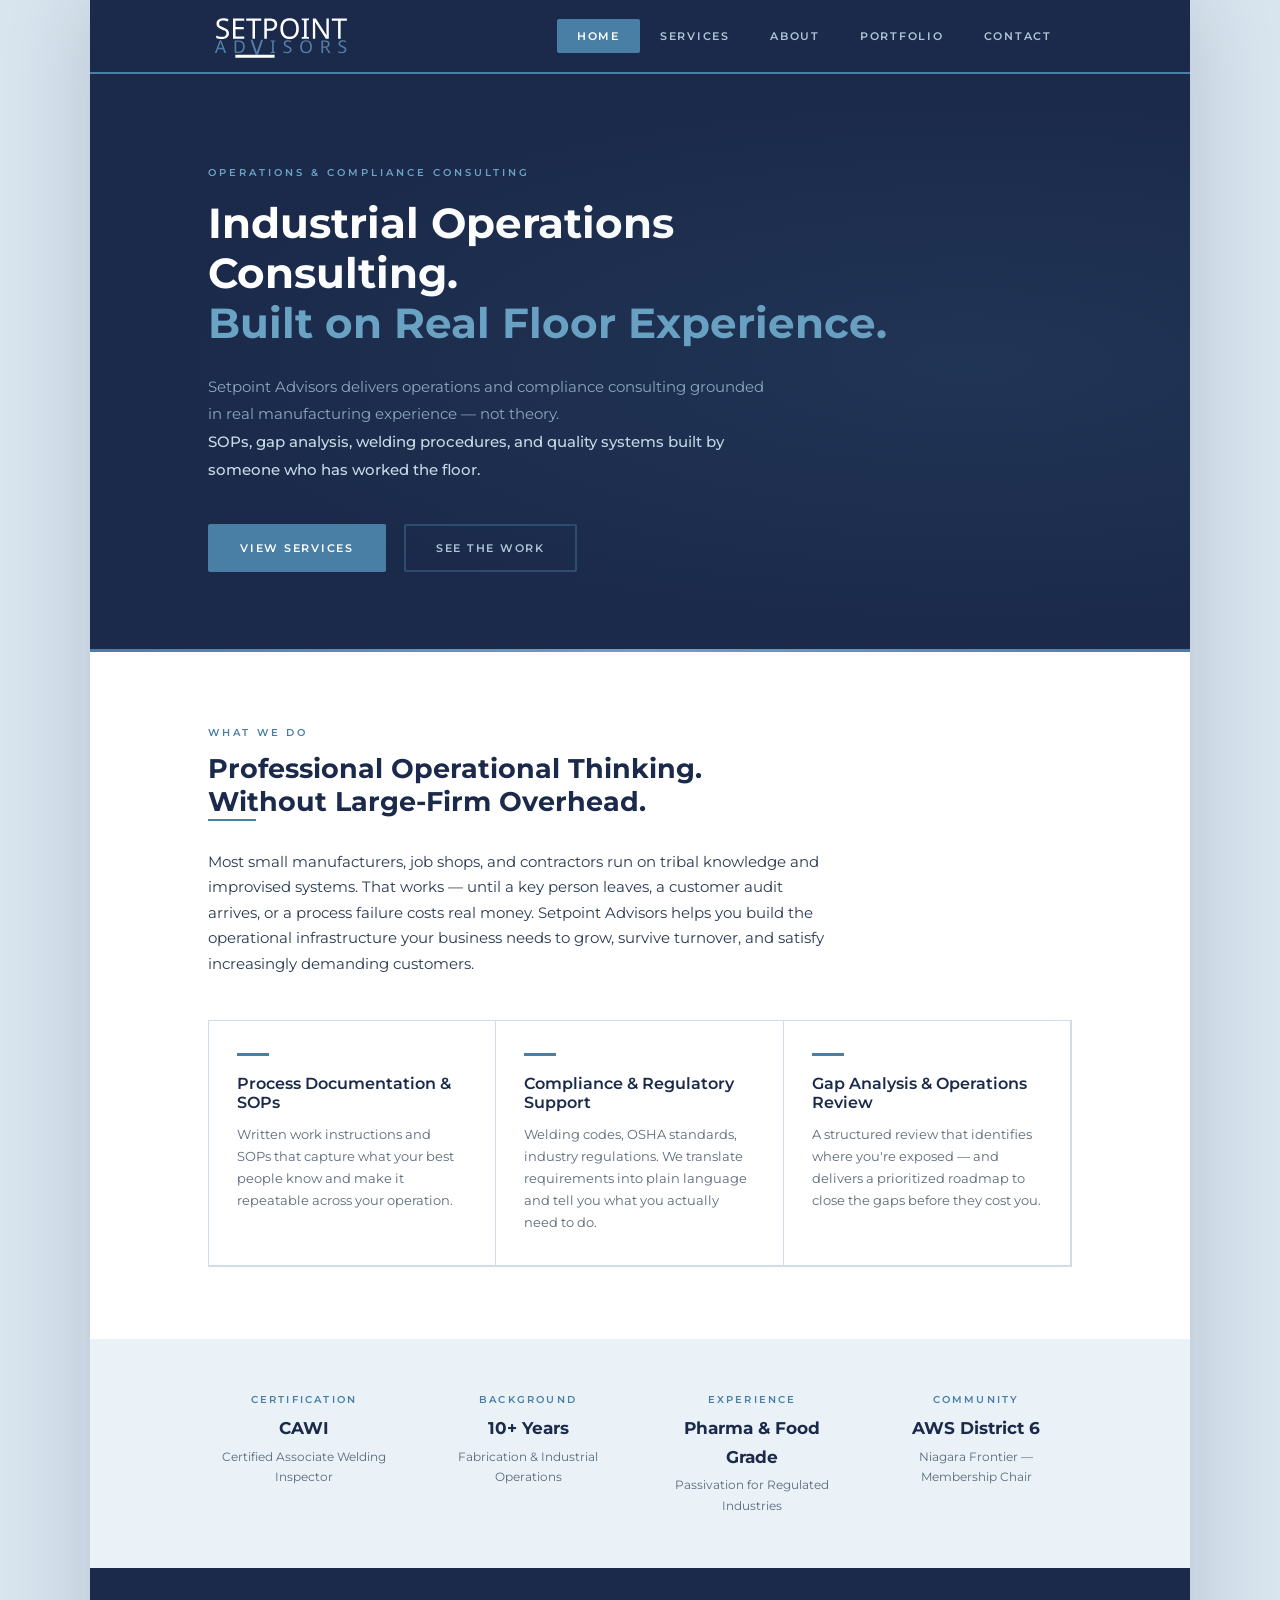
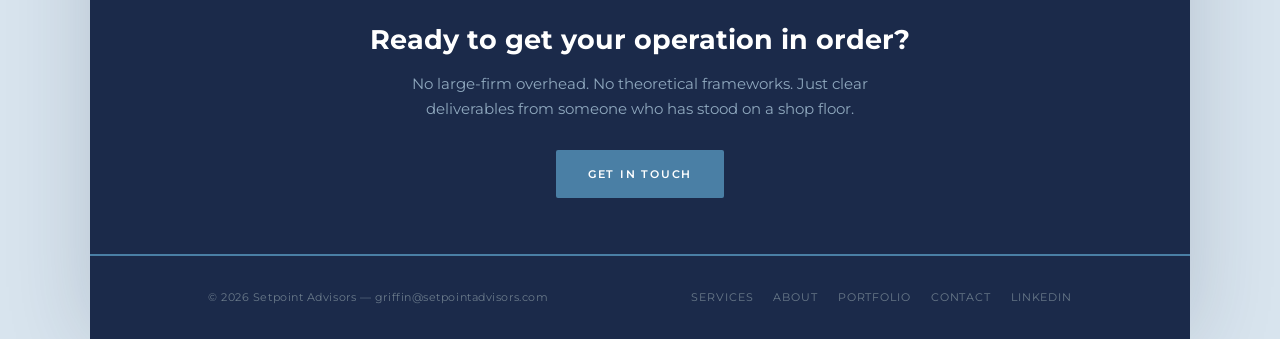
==== index.html @ b0e504d2 "Add files via upload" ====
<!DOCTYPE html>
<html lang="en">
<head>
  <meta charset="UTF-8">
  <meta name="viewport" content="width=device-width, initial-scale=1.0">
  <meta name="description" content="Setpoint Advisors provides operations and compliance consulting for manufacturers, fabricators, job shops, and supply chain businesses. SOP development, gap analysis, welding procedure documentation, and regulatory compliance — built on real manufacturing experience.">
  <meta name="keywords" content="operations consulting, manufacturing compliance, SOP development, welding procedure consulting, gap analysis, regulatory compliance, job shop consulting, OSHA compliance, quality systems, Buffalo NY, WNY">
  <meta name="author" content="Griffin McGuire, Setpoint Advisors">
  <title>Setpoint Advisors | Operations & Compliance Consulting</title>
  <link rel="stylesheet" href="style.css">
</head>
<body>
<div class="page-wrap">

<nav>
  <div class="nav-inner">
    <a class="nav-logo" href="index.html"><img src="logo.svg" alt="Setpoint Advisors" style="height:48px;width:auto;display:block;"></a>
    <ul class="nav-links">
      <li><a href="index.html" class="active">Home</a></li>
      <li><a href="services.html">Services</a></li>
      <li><a href="about.html">About</a></li>
      <li><a href="portfolio.html">Portfolio</a></li>
      <li><a href="contact.html">Contact</a></li>
    </ul>
  </div>
</nav>

<section class="hero">
  <div class="container">
    <div class="hero-label">Operations &amp; Compliance Consulting</div>
    <h1>Industrial Operations Consulting.<br><span>Built on Real Floor Experience.</span></h1>
    <p class="hero-body">Setpoint Advisors delivers operations and compliance consulting grounded in real manufacturing experience — not theory.<br><strong>SOPs, gap analysis, welding procedures, and quality systems built by someone who has worked the floor.</strong></p>
    <a href="services.html" class="btn btn-primary">View Services</a>
    <a href="portfolio.html" class="btn btn-outline">See the Work</a>
  </div>
</section>

<section>
  <div class="container">
    <div class="section-label">What We Do</div>
    <h2>Professional Operational Thinking.<br>Without Large-Firm Overhead.</h2>
    <div class="rule-accent"></div>
    <p style="max-width:620px;">Most small manufacturers, job shops, and contractors run on tribal knowledge and improvised systems. That works — until a key person leaves, a customer audit arrives, or a process failure costs real money. Setpoint Advisors helps you build the operational infrastructure your business needs to grow, survive turnover, and satisfy increasingly demanding customers.</p>
    <div class="services-grid">
      <div class="service-card"><div class="service-icon"></div><h3>Process Documentation &amp; SOPs</h3><p>Written work instructions and SOPs that capture what your best people know and make it repeatable across your operation.</p></div>
      <div class="service-card"><div class="service-icon"></div><h3>Compliance &amp; Regulatory Support</h3><p>Welding codes, OSHA standards, industry regulations. We translate requirements into plain language and tell you what you actually need to do.</p></div>
      <div class="service-card"><div class="service-icon"></div><h3>Gap Analysis &amp; Operations Review</h3><p>A structured review that identifies where you're exposed — and delivers a prioritized roadmap to close the gaps before they cost you.</p></div>
    </div>
  </div>
</section>

<section class="cred-strip">
  <div class="container">
    <div class="cred-grid">
      <div><div class="cred-label">Certification</div><div class="cred-value">CAWI</div><div class="cred-sub">Certified Associate Welding Inspector</div></div>
      <div><div class="cred-label">Background</div><div class="cred-value">10+ Years</div><div class="cred-sub">Fabrication &amp; Industrial Operations</div></div>
      <div><div class="cred-label">Experience</div><div class="cred-value">Pharma &amp; Food Grade</div><div class="cred-sub">Passivation for Regulated Industries</div></div>
      <div><div class="cred-label">Community</div><div class="cred-value">AWS District 6</div><div class="cred-sub">Niagara Frontier — Membership Chair</div></div>
    </div>
  </div>
</section>

<section class="callout-strip">
  <div class="container">
    <h2>Ready to get your operation in order?</h2>
    <p>No large-firm overhead. No theoretical frameworks. Just clear deliverables from someone who has stood on a shop floor.</p>
    <a href="contact.html" class="btn btn-primary">Get in Touch</a>
  </div>
</section>

<footer>
  <div class="footer-inner">
    <span class="footer-copy">&copy; 2026 Setpoint Advisors &mdash; griffin@setpointadvisors.com</span>
    <div class="footer-links">
      <a href="services.html">Services</a><a href="about.html">About</a><a href="portfolio.html">Portfolio</a><a href="contact.html">Contact</a>
      <a href="https://www.linkedin.com/in/griffinmcguire/" target="_blank">LinkedIn</a>
    </div>
  </div>
</footer>
</div>
</body>
</html>
---- style.css ----
@import url('https://fonts.googleapis.com/css2?family=Montserrat:wght@300;400;500;600;700&display=swap');

:root {
  --navy:       #1B2A4A;
  --steel:      #4A7FA5;
  --steel-light:#6ba3c4;
  --steel-pale: #EAF2F8;
  --dark:       #1B2A4A;
  --mid:        #2a3a50;
  --muted:      #5a6a7a;
  --border:     #d0dce8;
  --white:      #ffffff;
  --off-white:  #f7f9fb;
}

*, *::before, *::after { box-sizing: border-box; margin: 0; padding: 0; }
html { scroll-behavior: smooth; }

body {
  font-family: 'Montserrat', sans-serif;
  color: var(--dark);
  background: #d8e4ee;
  line-height: 1.7;
  font-size: 15px;
  min-height: 100vh;
}

/* ---- CENTERED PAGE LAYOUT ---- */
.page-wrap {
  max-width: 1100px;
  margin: 0 auto;
  background: var(--white);
  box-shadow: 0 0 80px rgba(27,42,74,0.18);
  min-height: 100vh;
  position: relative;
}

/* ---- TYPOGRAPHY ---- */
h1, h2, h3 { font-weight: 700; line-height: 1.2; color: var(--navy); }
h1 { font-size: clamp(1.8rem, 3.5vw, 2.6rem); }
h2 { font-size: clamp(1.3rem, 2.2vw, 1.7rem); }
h3 { font-size: 1rem; font-weight: 600; }
p  { color: var(--mid); margin-bottom: 1rem; }
a  { color: var(--steel); text-decoration: none; }
a:hover { color: var(--navy); }

/* ---- LAYOUT ---- */
.container { max-width: 960px; margin: 0 auto; padding: 0 48px; }
section { padding: 72px 0; }
section.alt { background: var(--off-white); }

.section-label {
  font-size: 10px; font-weight: 600; letter-spacing: 0.28em;
  text-transform: uppercase; color: var(--steel); margin-bottom: 12px;
}
.rule-accent { width: 48px; height: 2px; background: var(--steel); margin-bottom: 28px; }

/* ---- NAV ---- */
nav {
  background: var(--navy);
  border-bottom: 2px solid var(--steel);
  position: sticky; top: 0; z-index: 100;
}

.nav-inner {
  display: flex; align-items: center; justify-content: space-between;
  height: 72px; max-width: 960px; margin: 0 auto; padding: 0 48px;
}

.nav-logo img, .nav-logo svg { height: 40px; width: auto; display: block; }

.nav-links {
  display: flex; gap: 0; list-style: none;
}

.nav-links a {
  display: block;
  padding: 8px 20px;
  color: #b0c4d8;
  font-size: 11px; font-weight: 600;
  letter-spacing: 0.16em; text-transform: uppercase;
  border-radius: 2px;
  transition: background 0.18s, color 0.18s;
}

.nav-links a:hover { background: rgba(74,127,165,0.18); color: var(--white); }
.nav-links a.active { background: var(--steel); color: var(--white); }

/* ---- HERO ---- */
.hero {
  background: var(--navy); padding: 90px 0 80px;
  position: relative; overflow: hidden;
}
.hero::before {
  content: ''; position: absolute; inset: 0;
  background: radial-gradient(ellipse at 80% 50%, rgba(74,127,165,0.12) 0%, transparent 65%);
  pointer-events: none;
}
.hero::after {
  content: ''; position: absolute; bottom: 0; left: 0; right: 0;
  height: 3px;
  background: linear-gradient(90deg, var(--steel) 0%, var(--steel-light) 50%, var(--steel) 100%);
}
.hero-label {
  font-size: 10px; font-weight: 600; letter-spacing: 0.3em;
  text-transform: uppercase; color: var(--steel-light); margin-bottom: 18px;
}
.hero h1 { color: var(--white); max-width: 680px; margin-bottom: 24px; }
.hero h1 span { color: var(--steel-light); }
.hero-body {
  color: #8fa8be; font-size: 15px; max-width: 560px;
  margin-bottom: 40px; line-height: 1.85;
}
.hero-body strong { color: #c8dce8; font-weight: 500; }

/* ---- BUTTONS ---- */
.btn {
  display: inline-block; padding: 13px 30px;
  font-size: 11px; font-weight: 600; letter-spacing: 0.16em;
  text-transform: uppercase; border-radius: 2px; transition: all 0.18s;
}
.btn-primary { background: var(--steel); color: var(--white); border: 2px solid var(--steel); }
.btn-primary:hover { background: var(--steel-light); border-color: var(--steel-light); color: var(--white); }
.btn-outline { background: transparent; color: #b0c4d8; border: 2px solid rgba(74,127,165,0.4); margin-left: 14px; }
.btn-outline:hover { border-color: var(--steel); color: var(--white); }

/* ---- SERVICES GRID ---- */
.services-grid {
  display: grid; grid-template-columns: repeat(auto-fit, minmax(260px, 1fr));
  gap: 0; margin-top: 44px; border: 1px solid var(--border);
}
.service-card {
  padding: 32px 28px; background: var(--white);
  border-right: 1px solid var(--border); border-bottom: 1px solid var(--border);
  transition: background 0.18s;
}
.service-card:hover { background: var(--steel-pale); }
.service-icon { width: 32px; height: 3px; background: var(--steel); margin-bottom: 18px; }
.service-card h3 { margin-bottom: 10px; }
.service-card p  { font-size: 13px; color: var(--muted); margin: 0; }

/* ---- CREDENTIAL STRIP ---- */
.cred-strip {
  background: var(--steel-pale); padding: 52px 0;
}
.cred-grid {
  display: grid; grid-template-columns: repeat(auto-fit, minmax(180px, 1fr));
  gap: 32px; text-align: center;
}
.cred-label { font-size: 10px; font-weight: 600; letter-spacing: 0.22em; text-transform: uppercase; color: var(--steel); margin-bottom: 6px; }
.cred-value { font-weight: 700; color: var(--navy); font-size: 1.05rem; margin-bottom: 4px; }
.cred-sub   { font-size: 12px; color: var(--muted); }

/* ---- CALLOUT ---- */
.callout-strip { background: var(--navy); padding: 56px 0; text-align: center; }
.callout-strip h2 { color: var(--white); margin-bottom: 14px; }
.callout-strip p  { color: #8fa8be; max-width: 500px; margin: 0 auto 28px; }

/* ---- PORTFOLIO ---- */
.portfolio-grid {
  display: grid; grid-template-columns: repeat(auto-fit, minmax(280px, 1fr));
  gap: 24px; margin-top: 44px;
}
.portfolio-card {
  border: 1px solid var(--border); padding: 28px;
  background: var(--white); position: relative;
  transition: box-shadow 0.2s, transform 0.2s;
}
.portfolio-card:hover { box-shadow: 0 6px 28px rgba(27,42,74,0.1); transform: translateY(-2px); }
.portfolio-card::before {
  content: ''; position: absolute; top: 0; left: 0; right: 0;
  height: 3px; background: var(--steel);
}
.doc-type { font-size: 10px; font-weight: 600; letter-spacing: 0.2em; text-transform: uppercase; color: var(--steel); margin-bottom: 10px; }
.portfolio-card h3 { margin-bottom: 10px; font-size: 0.95rem; }
.portfolio-card p  { font-size: 13px; margin-bottom: 18px; }
.doc-meta { font-size: 11px; color: var(--muted); padding-top: 14px; border-top: 1px solid var(--border); }

/* ---- ABOUT ---- */
.about-grid { display: grid; grid-template-columns: 1fr 1fr; gap: 56px; margin-top: 44px; }
.credential-list { list-style: none; margin-top: 18px; }
.credential-list li {
  padding: 12px 0; border-bottom: 1px solid var(--border);
  font-size: 13px; color: var(--mid);
  display: flex; align-items: flex-start; gap: 12px;
}
.credential-list li::before {
  content: ''; width: 18px; height: 2px;
  background: var(--steel); margin-top: 9px; flex-shrink: 0;
}

/* ---- CONTACT ---- */
.contact-grid { display: grid; grid-template-columns: 1fr 1fr; gap: 56px; margin-top: 44px; }
.contact-item { display: flex; flex-direction: column; padding: 16px 0; border-bottom: 1px solid var(--border); }
.contact-label { font-size: 10px; font-weight: 600; letter-spacing: 0.2em; text-transform: uppercase; color: var(--steel); margin-bottom: 4px; }
.contact-value { font-size: 14px; color: var(--navy); font-weight: 500; }

/* ---- SERVICES FULL PAGE ---- */
.service-full { padding: 44px 0; border-bottom: 1px solid var(--border); }
.service-full:last-child { border-bottom: none; }
.service-number { font-size: 11px; font-weight: 700; letter-spacing: 0.2em; color: var(--steel); padding-top: 4px; min-width: 32px; }
.deliverable-list { list-style: none; margin-top: 16px; display: grid; grid-template-columns: 1fr 1fr; gap: 8px; }
.deliverable-list li { font-size: 12px; color: var(--muted); padding: 8px 12px; background: var(--steel-pale); border-left: 2px solid var(--steel); }

/* ---- PAGE HEADER ---- */
.page-header { background: var(--navy); padding: 56px 0 48px; border-bottom: 3px solid var(--steel); }
.page-header h1 { color: var(--white); margin-bottom: 14px; }
.page-header p  { color: #8fa8be; max-width: 540px; margin: 0; }

/* ---- FOOTER ---- */
footer { background: var(--navy); border-top: 2px solid var(--steel); padding: 32px 0; }
.footer-inner { display: flex; align-items: center; justify-content: space-between; max-width: 960px; margin: 0 auto; padding: 0 48px; }
.footer-copy { font-size: 11px; color: #6a7a8a; letter-spacing: 0.05em; }
.footer-links { display: flex; gap: 20px; }
.footer-links a { font-size: 11px; color: #6a7a8a; letter-spacing: 0.08em; text-transform: uppercase; transition: color 0.2s; }
.footer-links a:hover { color: var(--steel-light); }

/* ---- RESPONSIVE ---- */
@media (max-width: 760px) {
  .about-grid, .contact-grid { grid-template-columns: 1fr; gap: 32px; }
  .deliverable-list { grid-template-columns: 1fr; }
  .btn-outline { margin-left: 0; margin-top: 10px; display: block; text-align: center; }
  .nav-links { gap: 0; }
  .nav-links a { padding: 8px 12px; font-size: 10px; }
  .footer-inner { flex-direction: column; gap: 14px; text-align: center; }
  .container { padding: 0 24px; }
}
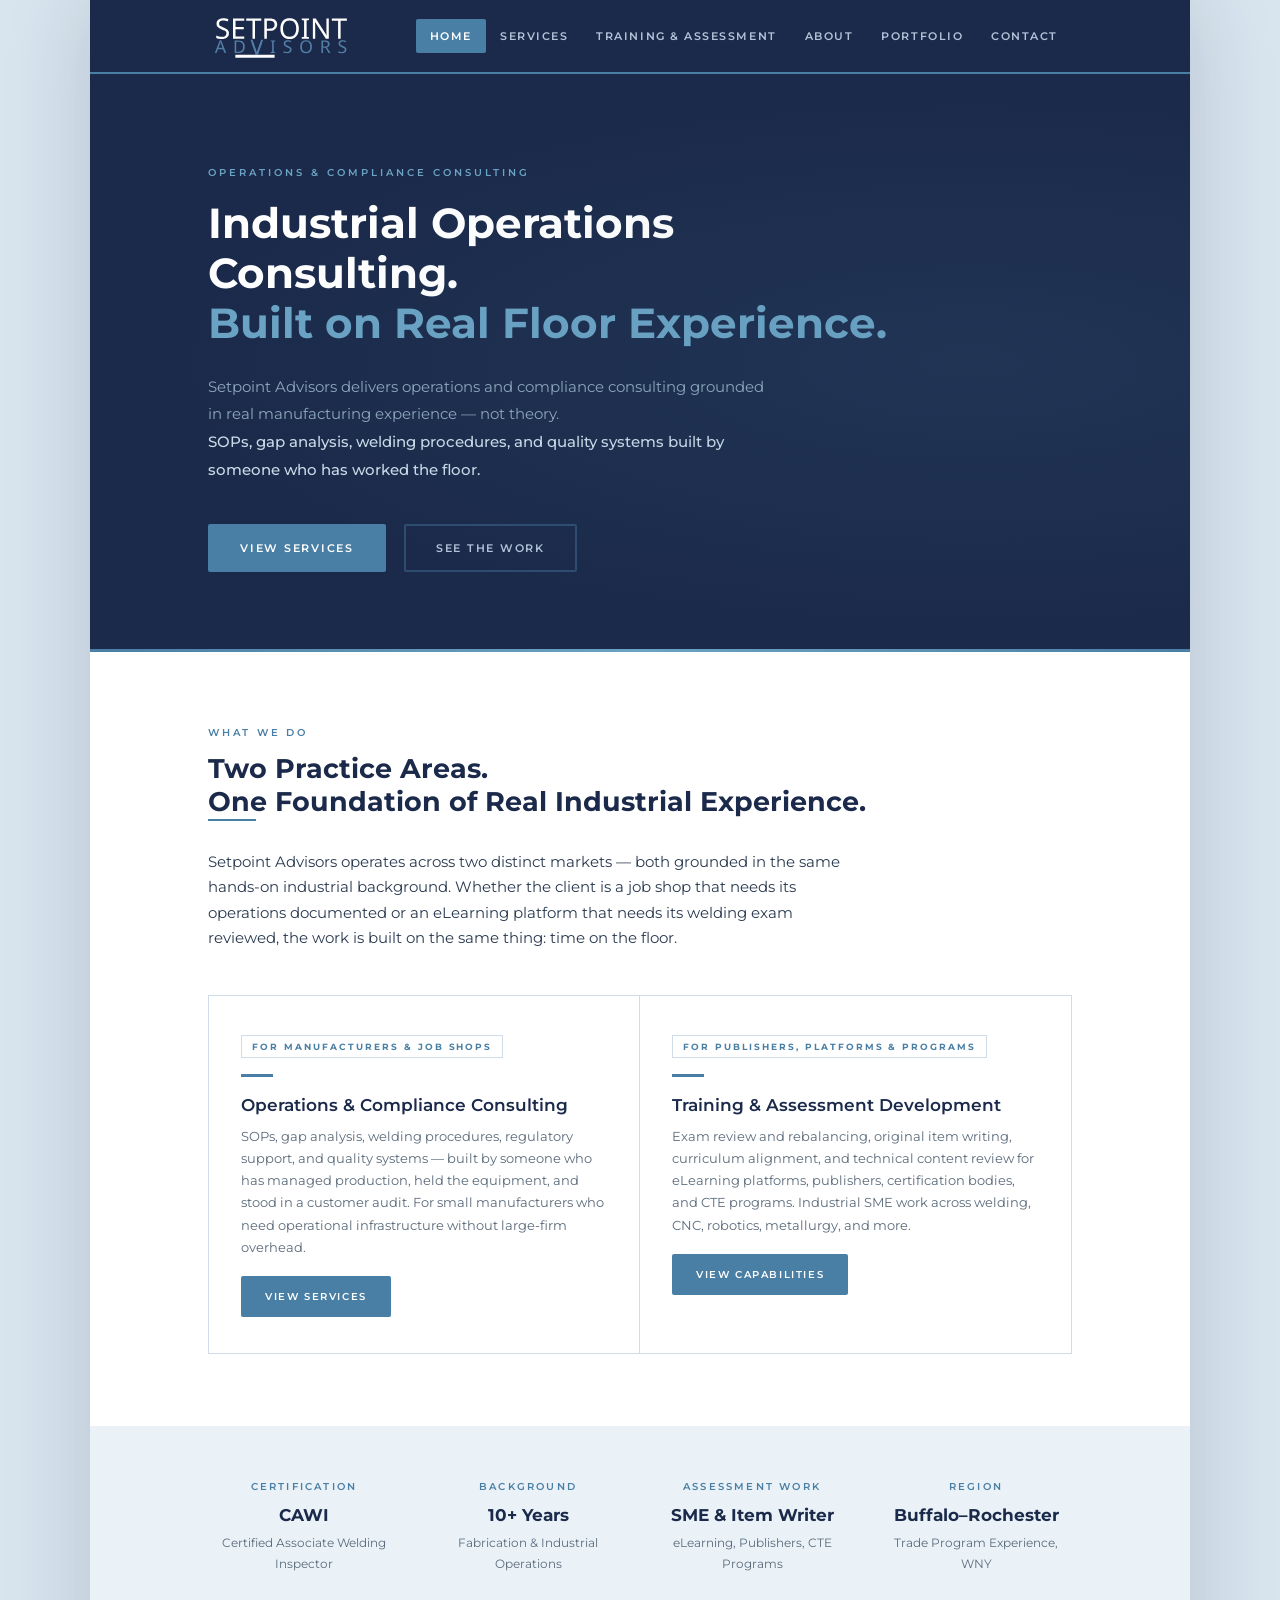
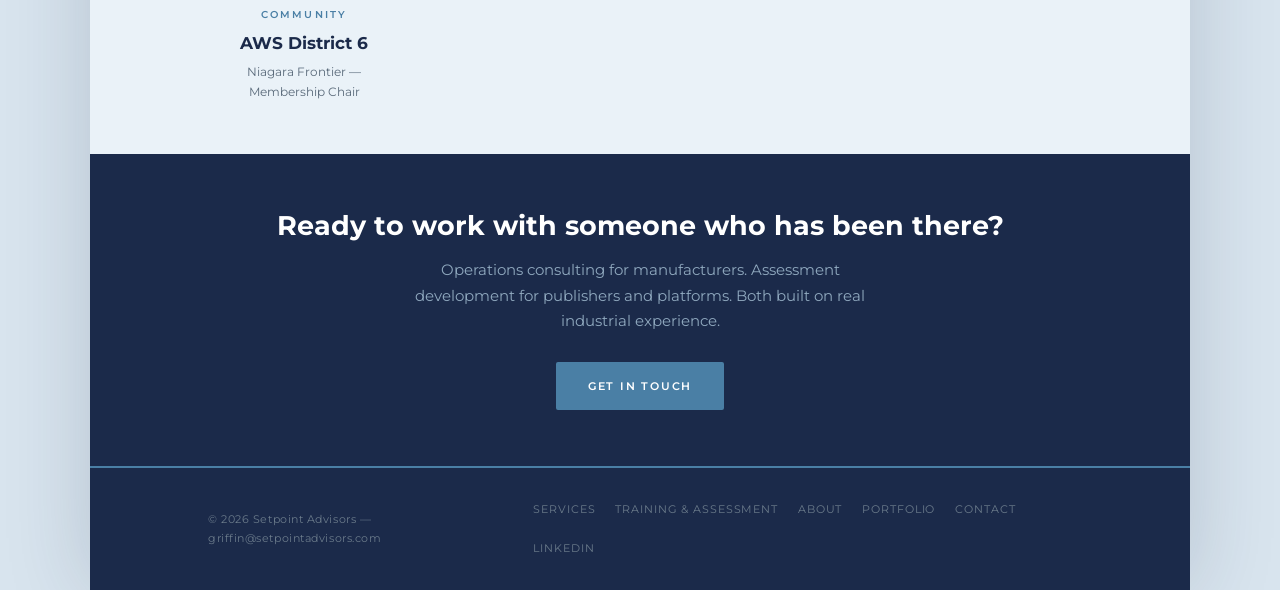
==== commit b7a514e5: "Add files via upload" ====
--- a/index.html
+++ b/index.html
@@ -15,9 +15,13 @@
 <nav>
   <div class="nav-inner">
     <a class="nav-logo" href="index.html"><img src="logo.svg" alt="Setpoint Advisors" style="height:48px;width:auto;display:block;"></a>
-    <ul class="nav-links">
+    <button class="nav-toggle" id="navToggle" aria-label="Toggle navigation" aria-expanded="false">
+      <span></span><span></span><span></span>
+    </button>
+    <ul class="nav-links" id="navLinks">
       <li><a href="index.html" class="active">Home</a></li>
       <li><a href="services.html">Services</a></li>
+      <li><a href="training.html">Training &amp; Assessment</a></li>
       <li><a href="about.html">About</a></li>
       <li><a href="portfolio.html">Portfolio</a></li>
       <li><a href="contact.html">Contact</a></li>
@@ -38,13 +42,25 @@
 <section>
   <div class="container">
     <div class="section-label">What We Do</div>
-    <h2>Professional Operational Thinking.<br>Without Large-Firm Overhead.</h2>
+    <h2>Two Practice Areas.<br>One Foundation of Real Industrial Experience.</h2>
     <div class="rule-accent"></div>
-    <p style="max-width:620px;">Most small manufacturers, job shops, and contractors run on tribal knowledge and improvised systems. That works — until a key person leaves, a customer audit arrives, or a process failure costs real money. Setpoint Advisors helps you build the operational infrastructure your business needs to grow, survive turnover, and satisfy increasingly demanding customers.</p>
-    <div class="services-grid">
-      <div class="service-card"><div class="service-icon"></div><h3>Process Documentation &amp; SOPs</h3><p>Written work instructions and SOPs that capture what your best people know and make it repeatable across your operation.</p></div>
-      <div class="service-card"><div class="service-icon"></div><h3>Compliance &amp; Regulatory Support</h3><p>Welding codes, OSHA standards, industry regulations. We translate requirements into plain language and tell you what you actually need to do.</p></div>
-      <div class="service-card"><div class="service-icon"></div><h3>Gap Analysis &amp; Operations Review</h3><p>A structured review that identifies where you're exposed — and delivers a prioritized roadmap to close the gaps before they cost you.</p></div>
+    <p style="max-width:640px;">Setpoint Advisors operates across two distinct markets — both grounded in the same hands-on industrial background. Whether the client is a job shop that needs its operations documented or an eLearning platform that needs its welding exam reviewed, the work is built on the same thing: time on the floor.</p>
+
+    <div class="practice-split">
+      <div class="practice-panel">
+        <div class="practice-tag">For Manufacturers &amp; Job Shops</div>
+        <div class="service-icon"></div>
+        <h3>Operations &amp; Compliance Consulting</h3>
+        <p>SOPs, gap analysis, welding procedures, regulatory support, and quality systems — built by someone who has managed production, held the equipment, and stood in a customer audit. For small manufacturers who need operational infrastructure without large-firm overhead.</p>
+        <a href="services.html" class="btn btn-primary" style="font-size:10px;padding:10px 22px;">View Services</a>
+      </div>
+      <div class="practice-panel">
+        <div class="practice-tag">For Publishers, Platforms &amp; Programs</div>
+        <div class="service-icon"></div>
+        <h3>Training &amp; Assessment Development</h3>
+        <p>Exam review and rebalancing, original item writing, curriculum alignment, and technical content review for eLearning platforms, publishers, certification bodies, and CTE programs. Industrial SME work across welding, CNC, robotics, metallurgy, and more.</p>
+        <a href="training.html" class="btn btn-primary" style="font-size:10px;padding:10px 22px;">View Capabilities</a>
+      </div>
     </div>
   </div>
 </section>
@@ -54,7 +70,8 @@
     <div class="cred-grid">
       <div><div class="cred-label">Certification</div><div class="cred-value">CAWI</div><div class="cred-sub">Certified Associate Welding Inspector</div></div>
       <div><div class="cred-label">Background</div><div class="cred-value">10+ Years</div><div class="cred-sub">Fabrication &amp; Industrial Operations</div></div>
-      <div><div class="cred-label">Experience</div><div class="cred-value">Pharma &amp; Food Grade</div><div class="cred-sub">Passivation for Regulated Industries</div></div>
+      <div><div class="cred-label">Assessment Work</div><div class="cred-value">SME &amp; Item Writer</div><div class="cred-sub">eLearning, Publishers, CTE Programs</div></div>
+      <div><div class="cred-label">Region</div><div class="cred-value">Buffalo–Rochester</div><div class="cred-sub">Trade Program Experience, WNY</div></div>
       <div><div class="cred-label">Community</div><div class="cred-value">AWS District 6</div><div class="cred-sub">Niagara Frontier — Membership Chair</div></div>
     </div>
   </div>
@@ -62,8 +79,8 @@
 
 <section class="callout-strip">
   <div class="container">
-    <h2>Ready to get your operation in order?</h2>
-    <p>No large-firm overhead. No theoretical frameworks. Just clear deliverables from someone who has stood on a shop floor.</p>
+    <h2>Ready to work with someone who has been there?</h2>
+    <p>Operations consulting for manufacturers. Assessment development for publishers and platforms. Both built on real industrial experience.</p>
     <a href="contact.html" class="btn btn-primary">Get in Touch</a>
   </div>
 </section>
@@ -72,11 +89,32 @@
   <div class="footer-inner">
     <span class="footer-copy">&copy; 2026 Setpoint Advisors &mdash; griffin@setpointadvisors.com</span>
     <div class="footer-links">
-      <a href="services.html">Services</a><a href="about.html">About</a><a href="portfolio.html">Portfolio</a><a href="contact.html">Contact</a>
+      <a href="services.html">Services</a>
+      <a href="training.html">Training &amp; Assessment</a>
+      <a href="about.html">About</a>
+      <a href="portfolio.html">Portfolio</a>
+      <a href="contact.html">Contact</a>
       <a href="https://www.linkedin.com/in/griffinmcguire/" target="_blank">LinkedIn</a>
     </div>
   </div>
 </footer>
 </div>
+
+<script>
+  const toggle = document.getElementById('navToggle');
+  const links  = document.getElementById('navLinks');
+  toggle.addEventListener('click', function() {
+    const open = links.classList.toggle('open');
+    toggle.classList.toggle('open', open);
+    toggle.setAttribute('aria-expanded', open);
+  });
+  links.querySelectorAll('a').forEach(function(a) {
+    a.addEventListener('click', function() {
+      links.classList.remove('open');
+      toggle.classList.remove('open');
+      toggle.setAttribute('aria-expanded', false);
+    });
+  });
+</script>
 </body>
-</html>
+</html>
--- a/style.css
+++ b/style.css
@@ -25,7 +25,6 @@
   min-height: 100vh;
 }
 
-/* ---- CENTERED PAGE LAYOUT ---- */
 .page-wrap {
   max-width: 1100px;
   margin: 0 auto;
@@ -35,7 +34,6 @@
   position: relative;
 }
 
-/* ---- TYPOGRAPHY ---- */
 h1, h2, h3 { font-weight: 700; line-height: 1.2; color: var(--navy); }
 h1 { font-size: clamp(1.8rem, 3.5vw, 2.6rem); }
 h2 { font-size: clamp(1.3rem, 2.2vw, 1.7rem); }
@@ -44,7 +42,6 @@
 a  { color: var(--steel); text-decoration: none; }
 a:hover { color: var(--navy); }
 
-/* ---- LAYOUT ---- */
 .container { max-width: 960px; margin: 0 auto; padding: 0 48px; }
 section { padding: 72px 0; }
 section.alt { background: var(--off-white); }
@@ -55,50 +52,49 @@
 }
 .rule-accent { width: 48px; height: 2px; background: var(--steel); margin-bottom: 28px; }
 
-/* ---- NAV ---- */
+/* NAV */
 nav {
   background: var(--navy);
   border-bottom: 2px solid var(--steel);
   position: sticky; top: 0; z-index: 100;
 }
-
 .nav-inner {
   display: flex; align-items: center; justify-content: space-between;
   height: 72px; max-width: 960px; margin: 0 auto; padding: 0 48px;
 }
-
 .nav-logo img, .nav-logo svg { height: 40px; width: auto; display: block; }
-
-.nav-links {
-  display: flex; gap: 0; list-style: none;
-}
-
+.nav-links { display: flex; gap: 0; list-style: none; }
 .nav-links a {
-  display: block;
-  padding: 8px 20px;
-  color: #b0c4d8;
-  font-size: 11px; font-weight: 600;
-  letter-spacing: 0.16em; text-transform: uppercase;
-  border-radius: 2px;
-  transition: background 0.18s, color 0.18s;
-}
-
+  display: block; padding: 8px 14px; color: #b0c4d8;
+  font-size: 11px; font-weight: 600; letter-spacing: 0.14em; text-transform: uppercase;
+  border-radius: 2px; transition: background 0.18s, color 0.18s;
+}
 .nav-links a:hover { background: rgba(74,127,165,0.18); color: var(--white); }
 .nav-links a.active { background: var(--steel); color: var(--white); }
 
-/* ---- HERO ---- */
-.hero {
-  background: var(--navy); padding: 90px 0 80px;
-  position: relative; overflow: hidden;
-}
+/* Hamburger */
+.nav-toggle {
+  display: none; flex-direction: column; justify-content: center;
+  gap: 5px; background: none; border: none; cursor: pointer; padding: 8px;
+}
+.nav-toggle span {
+  display: block; width: 24px; height: 2px; background: #b0c4d8;
+  border-radius: 2px; transition: transform 0.22s, opacity 0.22s;
+}
+.nav-toggle:hover span { background: var(--white); }
+.nav-toggle.open span:nth-child(1) { transform: translateY(7px) rotate(45deg); }
+.nav-toggle.open span:nth-child(2) { opacity: 0; }
+.nav-toggle.open span:nth-child(3) { transform: translateY(-7px) rotate(-45deg); }
+
+/* HERO */
+.hero { background: var(--navy); padding: 90px 0 80px; position: relative; overflow: hidden; }
 .hero::before {
   content: ''; position: absolute; inset: 0;
   background: radial-gradient(ellipse at 80% 50%, rgba(74,127,165,0.12) 0%, transparent 65%);
   pointer-events: none;
 }
 .hero::after {
-  content: ''; position: absolute; bottom: 0; left: 0; right: 0;
-  height: 3px;
+  content: ''; position: absolute; bottom: 0; left: 0; right: 0; height: 3px;
   background: linear-gradient(90deg, var(--steel) 0%, var(--steel-light) 50%, var(--steel) 100%);
 }
 .hero-label {
@@ -107,13 +103,10 @@
 }
 .hero h1 { color: var(--white); max-width: 680px; margin-bottom: 24px; }
 .hero h1 span { color: var(--steel-light); }
-.hero-body {
-  color: #8fa8be; font-size: 15px; max-width: 560px;
-  margin-bottom: 40px; line-height: 1.85;
-}
+.hero-body { color: #8fa8be; font-size: 15px; max-width: 560px; margin-bottom: 40px; line-height: 1.85; }
 .hero-body strong { color: #c8dce8; font-weight: 500; }
 
-/* ---- BUTTONS ---- */
+/* BUTTONS */
 .btn {
   display: inline-block; padding: 13px 30px;
   font-size: 11px; font-weight: 600; letter-spacing: 0.16em;
@@ -124,7 +117,7 @@
 .btn-outline { background: transparent; color: #b0c4d8; border: 2px solid rgba(74,127,165,0.4); margin-left: 14px; }
 .btn-outline:hover { border-color: var(--steel); color: var(--white); }
 
-/* ---- SERVICES GRID ---- */
+/* SERVICES GRID */
 .services-grid {
   display: grid; grid-template-columns: repeat(auto-fit, minmax(260px, 1fr));
   gap: 0; margin-top: 44px; border: 1px solid var(--border);
@@ -139,27 +132,25 @@
 .service-card h3 { margin-bottom: 10px; }
 .service-card p  { font-size: 13px; color: var(--muted); margin: 0; }
 
-/* ---- CREDENTIAL STRIP ---- */
-.cred-strip {
-  background: var(--steel-pale); padding: 52px 0;
-}
+/* CREDENTIAL STRIP */
+.cred-strip { background: var(--steel-pale); padding: 52px 0; }
 .cred-grid {
-  display: grid; grid-template-columns: repeat(auto-fit, minmax(180px, 1fr));
+  display: grid; grid-template-columns: repeat(auto-fit, minmax(160px, 1fr));
   gap: 32px; text-align: center;
 }
 .cred-label { font-size: 10px; font-weight: 600; letter-spacing: 0.22em; text-transform: uppercase; color: var(--steel); margin-bottom: 6px; }
 .cred-value { font-weight: 700; color: var(--navy); font-size: 1.05rem; margin-bottom: 4px; }
 .cred-sub   { font-size: 12px; color: var(--muted); }
 
-/* ---- CALLOUT ---- */
+/* CALLOUT */
 .callout-strip { background: var(--navy); padding: 56px 0; text-align: center; }
 .callout-strip h2 { color: var(--white); margin-bottom: 14px; }
 .callout-strip p  { color: #8fa8be; max-width: 500px; margin: 0 auto 28px; }
 
-/* ---- PORTFOLIO ---- */
+/* PORTFOLIO */
 .portfolio-grid {
   display: grid; grid-template-columns: repeat(auto-fit, minmax(280px, 1fr));
-  gap: 24px; margin-top: 44px;
+  gap: 24px; margin-top: 28px;
 }
 .portfolio-card {
   border: 1px solid var(--border); padding: 28px;
@@ -176,7 +167,18 @@
 .portfolio-card p  { font-size: 13px; margin-bottom: 18px; }
 .doc-meta { font-size: 11px; color: var(--muted); padding-top: 14px; border-top: 1px solid var(--border); }
 
-/* ---- ABOUT ---- */
+.portfolio-section-heading {
+  margin-top: 52px; margin-bottom: 6px;
+  padding-bottom: 12px; border-bottom: 2px solid var(--border);
+  display: flex; align-items: center; gap: 18px;
+}
+.portfolio-section-heading h2 { font-size: 1rem; font-weight: 700; letter-spacing: 0.04em; }
+.portfolio-section-heading .section-pill {
+  font-size: 9px; font-weight: 700; letter-spacing: 0.2em; text-transform: uppercase;
+  background: var(--navy); color: var(--white); padding: 4px 12px;
+}
+
+/* ABOUT */
 .about-grid { display: grid; grid-template-columns: 1fr 1fr; gap: 56px; margin-top: 44px; }
 .credential-list { list-style: none; margin-top: 18px; }
 .credential-list li {
@@ -189,39 +191,133 @@
   background: var(--steel); margin-top: 9px; flex-shrink: 0;
 }
 
-/* ---- CONTACT ---- */
+/* CONTACT */
 .contact-grid { display: grid; grid-template-columns: 1fr 1fr; gap: 56px; margin-top: 44px; }
 .contact-item { display: flex; flex-direction: column; padding: 16px 0; border-bottom: 1px solid var(--border); }
 .contact-label { font-size: 10px; font-weight: 600; letter-spacing: 0.2em; text-transform: uppercase; color: var(--steel); margin-bottom: 4px; }
 .contact-value { font-size: 14px; color: var(--navy); font-weight: 500; }
 
-/* ---- SERVICES FULL PAGE ---- */
+/* SERVICES FULL PAGE */
 .service-full { padding: 44px 0; border-bottom: 1px solid var(--border); }
 .service-full:last-child { border-bottom: none; }
 .service-number { font-size: 11px; font-weight: 700; letter-spacing: 0.2em; color: var(--steel); padding-top: 4px; min-width: 32px; }
 .deliverable-list { list-style: none; margin-top: 16px; display: grid; grid-template-columns: 1fr 1fr; gap: 8px; }
 .deliverable-list li { font-size: 12px; color: var(--muted); padding: 8px 12px; background: var(--steel-pale); border-left: 2px solid var(--steel); }
 
-/* ---- PAGE HEADER ---- */
+/* PAGE HEADER */
 .page-header { background: var(--navy); padding: 56px 0 48px; border-bottom: 3px solid var(--steel); }
 .page-header h1 { color: var(--white); margin-bottom: 14px; }
 .page-header p  { color: #8fa8be; max-width: 540px; margin: 0; }
 
-/* ---- FOOTER ---- */
+/* FOOTER */
 footer { background: var(--navy); border-top: 2px solid var(--steel); padding: 32px 0; }
 .footer-inner { display: flex; align-items: center; justify-content: space-between; max-width: 960px; margin: 0 auto; padding: 0 48px; }
 .footer-copy { font-size: 11px; color: #6a7a8a; letter-spacing: 0.05em; }
-.footer-links { display: flex; gap: 20px; }
+.footer-links { display: flex; gap: 20px; flex-wrap: wrap; }
 .footer-links a { font-size: 11px; color: #6a7a8a; letter-spacing: 0.08em; text-transform: uppercase; transition: color 0.2s; }
 .footer-links a:hover { color: var(--steel-light); }
 
-/* ---- RESPONSIVE ---- */
+/* TRAINING PAGE COMPONENTS */
+.practice-split {
+  display: grid; grid-template-columns: 1fr 1fr;
+  gap: 0; margin-top: 44px; border: 1px solid var(--border);
+}
+.practice-panel {
+  padding: 36px 32px; border-right: 1px solid var(--border); transition: background 0.18s;
+}
+.practice-panel:last-child { border-right: none; }
+.practice-panel:hover { background: var(--steel-pale); }
+.practice-panel .service-icon { margin-bottom: 18px; }
+.practice-panel h3 { font-size: 1.05rem; margin-bottom: 10px; }
+.practice-panel p { font-size: 13px; color: var(--muted); margin-bottom: 18px; }
+.practice-tag {
+  font-size: 9px; font-weight: 700; letter-spacing: 0.22em; text-transform: uppercase;
+  color: var(--steel); border: 1px solid var(--border); display: inline-block;
+  padding: 3px 10px; margin-bottom: 16px;
+}
+
+.domain-grid {
+  display: grid; grid-template-columns: repeat(auto-fit, minmax(200px, 1fr));
+  gap: 12px; margin-top: 28px;
+}
+.domain-tag {
+  padding: 14px 18px; background: var(--steel-pale);
+  border-left: 3px solid var(--steel);
+  font-size: 12px; font-weight: 600; color: var(--navy); letter-spacing: 0.04em;
+}
+
+.capability-grid {
+  display: grid; grid-template-columns: repeat(auto-fit, minmax(260px, 1fr));
+  gap: 0; margin-top: 44px; border: 1px solid var(--border);
+}
+.capability-card {
+  padding: 32px 28px; background: var(--white);
+  border-right: 1px solid var(--border); border-bottom: 1px solid var(--border);
+  transition: background 0.18s;
+}
+.capability-card:hover { background: var(--steel-pale); }
+.capability-card .service-icon { margin-bottom: 18px; }
+.capability-card h3 { margin-bottom: 10px; font-size: 1rem; }
+.capability-card p { font-size: 13px; color: var(--muted); margin: 0; }
+
+.client-grid {
+  display: grid; grid-template-columns: repeat(auto-fit, minmax(200px, 1fr));
+  gap: 20px; margin-top: 36px;
+}
+.client-card {
+  padding: 22px 20px; background: var(--white);
+  border: 1px solid var(--border); border-top: 3px solid var(--steel);
+}
+.client-card h4 {
+  font-size: 12px; font-weight: 700; letter-spacing: 0.1em;
+  text-transform: uppercase; color: var(--navy); margin-bottom: 8px;
+}
+.client-card p { font-size: 12px; color: var(--muted); margin: 0; }
+
+.standards-row { display: flex; flex-wrap: wrap; gap: 10px; margin-top: 24px; }
+.std-badge {
+  font-size: 10px; font-weight: 700; letter-spacing: 0.16em;
+  text-transform: uppercase; color: var(--steel);
+  border: 1px solid var(--steel); padding: 5px 12px; background: var(--white);
+}
+
+/* RESPONSIVE */
 @media (max-width: 760px) {
   .about-grid, .contact-grid { grid-template-columns: 1fr; gap: 32px; }
   .deliverable-list { grid-template-columns: 1fr; }
+  .practice-split { grid-template-columns: 1fr; }
+  .practice-panel { border-right: none; border-bottom: 1px solid var(--border); }
+  .practice-panel:last-child { border-bottom: none; }
   .btn-outline { margin-left: 0; margin-top: 10px; display: block; text-align: center; }
-  .nav-links { gap: 0; }
-  .nav-links a { padding: 8px 12px; font-size: 10px; }
   .footer-inner { flex-direction: column; gap: 14px; text-align: center; }
-  .container { padding: 0 24px; }
-}
+  .footer-links { justify-content: center; }
+  .container { padding: 0 20px; }
+  section { padding: 52px 0; }
+
+  /* Mobile nav */
+  .nav-inner { padding: 0 20px; }
+  .nav-toggle { display: flex; }
+  .nav-links {
+    display: none; position: absolute; top: 72px; left: 0; right: 0;
+    background: var(--navy);
+    border-top: 1px solid rgba(74,127,165,0.3); border-bottom: 2px solid var(--steel);
+    flex-direction: column; padding: 8px 0 16px; z-index: 99;
+  }
+  .nav-links.open { display: flex; }
+  .nav-links li { width: 100%; }
+  .nav-links a {
+    padding: 14px 24px; font-size: 11px; border-radius: 0;
+    border-bottom: 1px solid rgba(74,127,165,0.1);
+  }
+  .nav-links li:last-child a { border-bottom: none; }
+  .capability-grid { grid-template-columns: 1fr; }
+  .domain-grid { grid-template-columns: 1fr; }
+}
+
+@media (max-width: 480px) {
+  .client-grid { grid-template-columns: 1fr; }
+  .cred-grid { grid-template-columns: 1fr 1fr; gap: 20px; }
+  .hero { padding: 60px 0 52px; }
+  .hero-body { font-size: 14px; }
+  .portfolio-grid { grid-template-columns: 1fr; }
+}
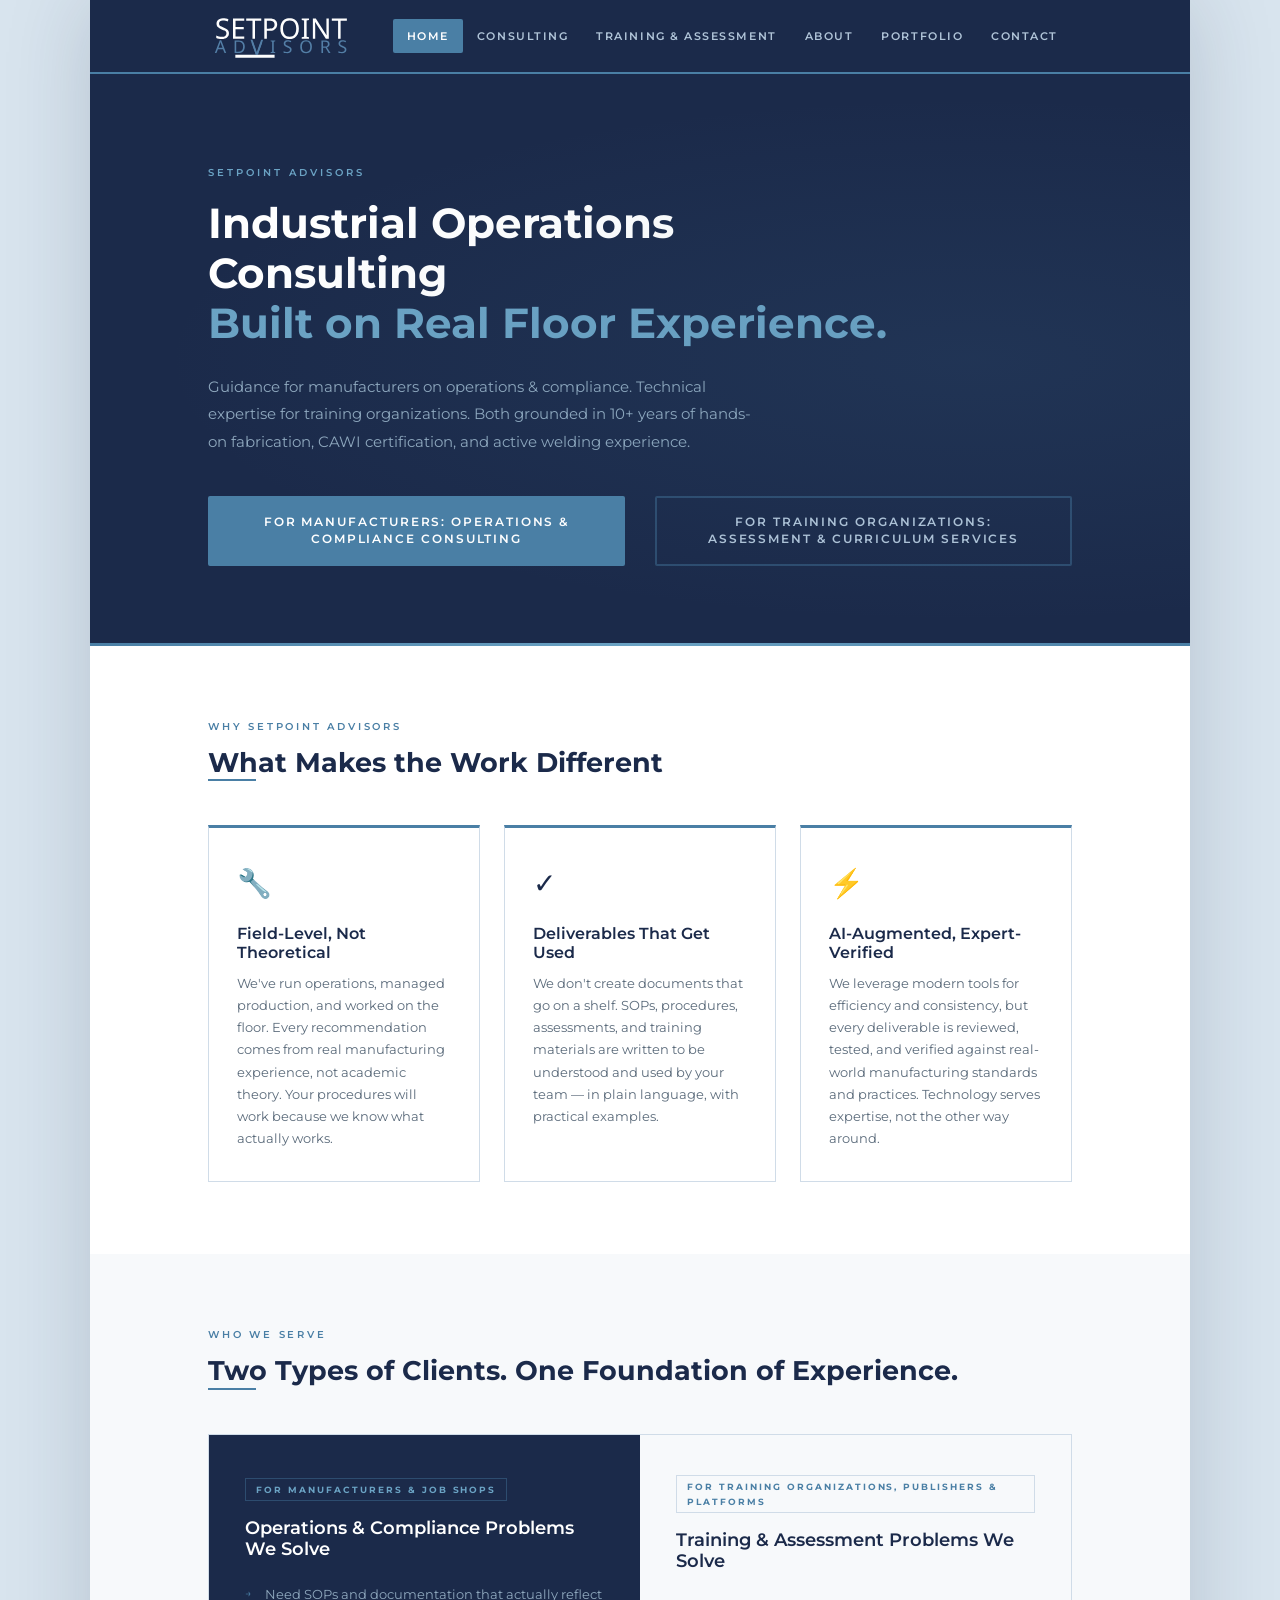
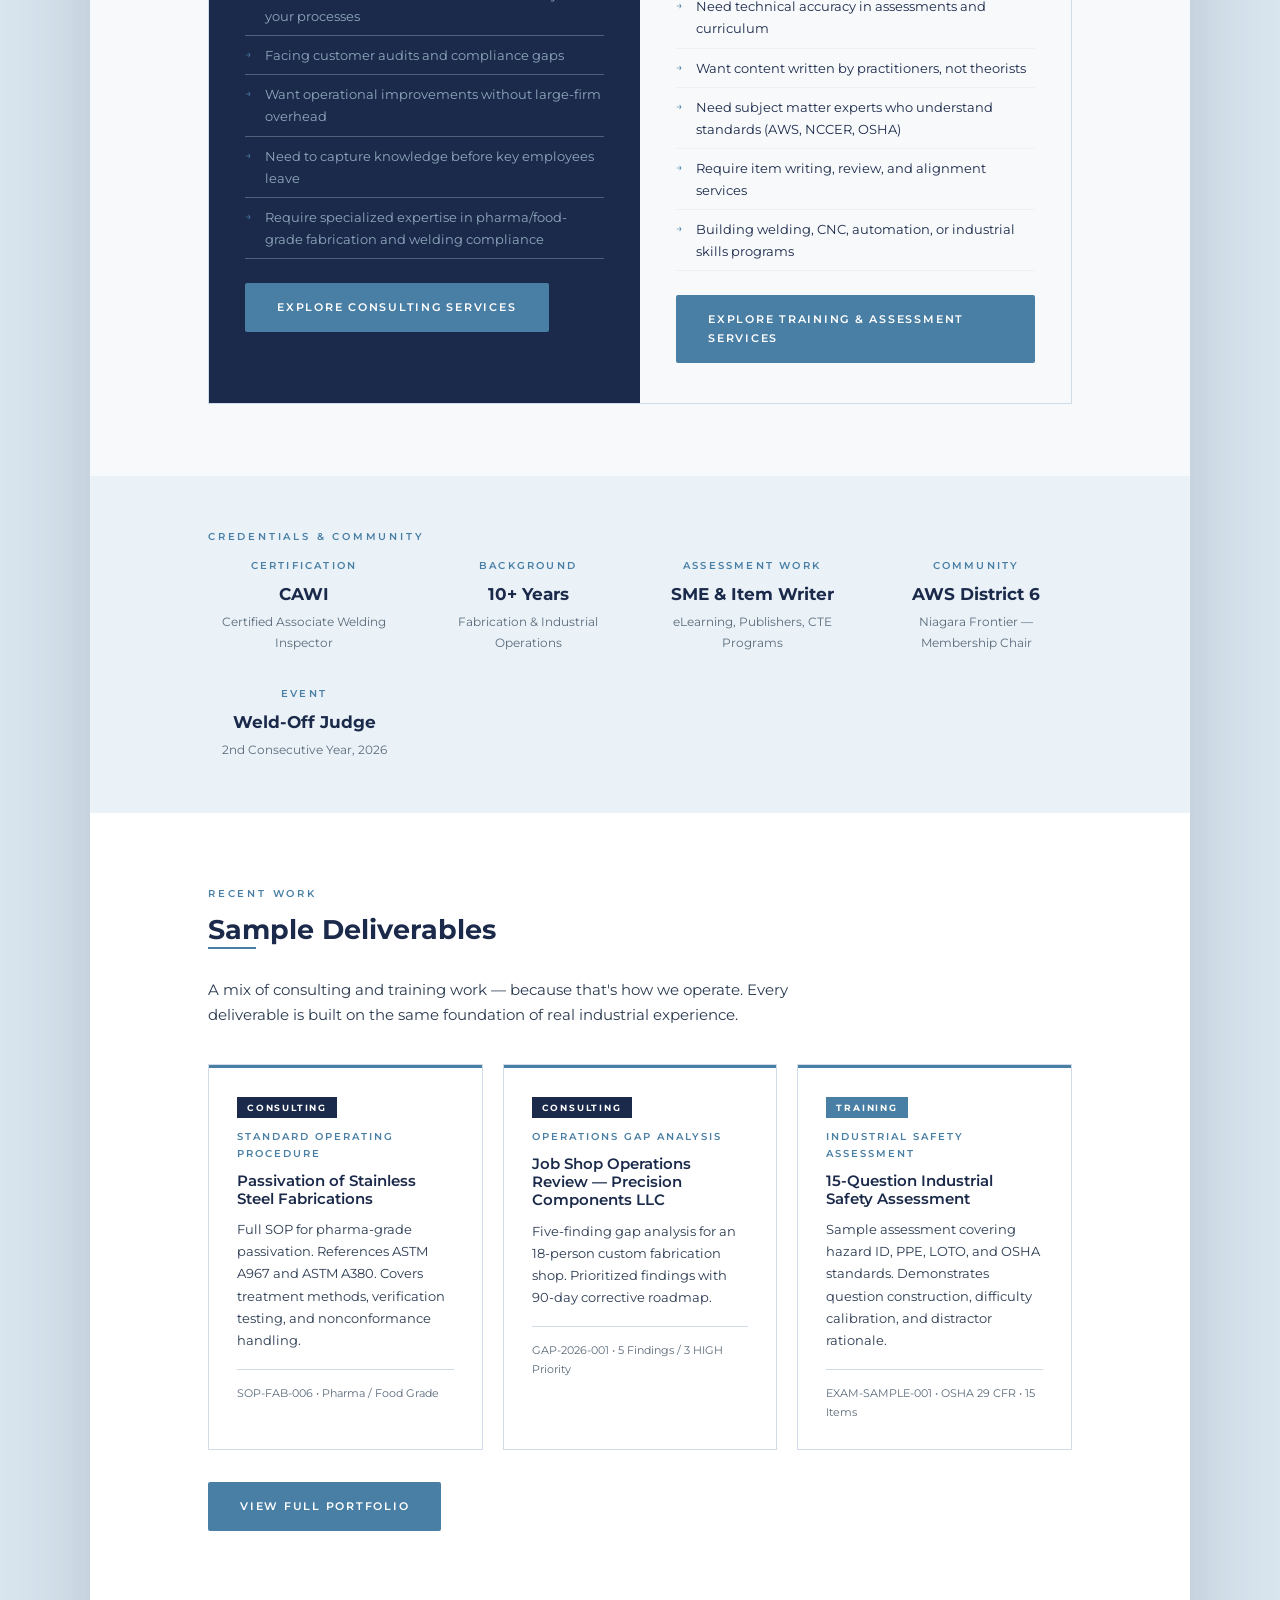
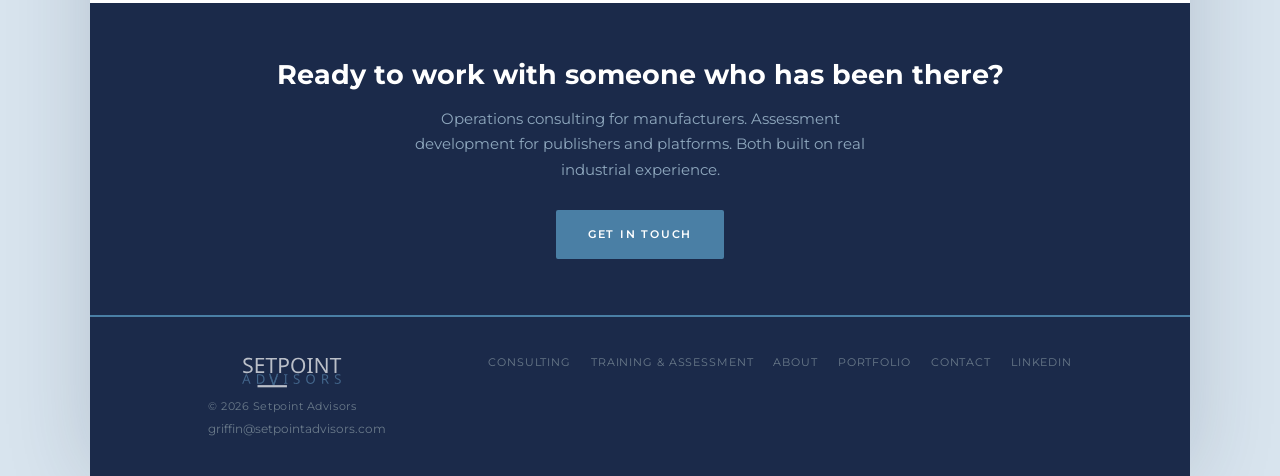
==== commit 654e6a97: "Redesign: dual-practice nav, new consulting/training subpages, portfolio filter, updated style - sty" ====
--- a/index.html
+++ b/index.html
@@ -3,98 +3,179 @@
 <head>
   <meta charset="UTF-8">
   <meta name="viewport" content="width=device-width, initial-scale=1.0">
-  <meta name="description" content="Setpoint Advisors provides operations and compliance consulting for manufacturers, fabricators, job shops, and supply chain businesses. SOP development, gap analysis, welding procedure documentation, and regulatory compliance — built on real manufacturing experience.">
-  <meta name="keywords" content="operations consulting, manufacturing compliance, SOP development, welding procedure consulting, gap analysis, regulatory compliance, job shop consulting, OSHA compliance, quality systems, Buffalo NY, WNY">
+  <meta name="description" content="Setpoint Advisors — Industrial operations consulting for manufacturers and assessment development for training organizations. Built on 10+ years of real floor experience.">
+  <meta name="keywords" content="operations consulting, manufacturing compliance, SOP development, welding procedure consulting, gap analysis, training assessment development, eLearning SME, Buffalo NY">
   <meta name="author" content="Griffin McGuire, Setpoint Advisors">
-  <title>Setpoint Advisors | Operations & Compliance Consulting</title>
-  <link rel="stylesheet" href="style.css">
+  <title>Setpoint Advisors | Industrial Operations Consulting &amp; Training Development</title>
+  <link rel="stylesheet" href="/style.css">
 </head>
 <body>
 <div class="page-wrap">
 
 <nav>
   <div class="nav-inner">
-    <a class="nav-logo" href="index.html"><img src="logo.svg" alt="Setpoint Advisors" style="height:48px;width:auto;display:block;"></a>
+    <a class="nav-logo" href="/index.html"><img src="/logo.svg" alt="Setpoint Advisors" style="height:48px;width:auto;display:block;"></a>
     <button class="nav-toggle" id="navToggle" aria-label="Toggle navigation" aria-expanded="false">
       <span></span><span></span><span></span>
     </button>
     <ul class="nav-links" id="navLinks">
-      <li><a href="index.html" class="active">Home</a></li>
-      <li><a href="services.html">Services</a></li>
-      <li><a href="training.html">Training &amp; Assessment</a></li>
-      <li><a href="about.html">About</a></li>
-      <li><a href="portfolio.html">Portfolio</a></li>
-      <li><a href="contact.html">Contact</a></li>
+      <li><a href="/index.html" class="active">Home</a></li>
+      <li><a href="/consulting/">Consulting</a></li>
+      <li><a href="/training/">Training &amp; Assessment</a></li>
+      <li><a href="/about.html">About</a></li>
+      <li><a href="/portfolio.html">Portfolio</a></li>
+      <li><a href="/contact.html">Contact</a></li>
     </ul>
   </div>
 </nav>
 
+<!-- HERO -->
 <section class="hero">
   <div class="container">
-    <div class="hero-label">Operations &amp; Compliance Consulting</div>
-    <h1>Industrial Operations Consulting.<br><span>Built on Real Floor Experience.</span></h1>
-    <p class="hero-body">Setpoint Advisors delivers operations and compliance consulting grounded in real manufacturing experience — not theory.<br><strong>SOPs, gap analysis, welding procedures, and quality systems built by someone who has worked the floor.</strong></p>
-    <a href="services.html" class="btn btn-primary">View Services</a>
-    <a href="portfolio.html" class="btn btn-outline">See the Work</a>
-  </div>
-</section>
-
+    <div class="hero-label">Setpoint Advisors</div>
+    <h1>Industrial Operations Consulting<br><span>Built on Real Floor Experience.</span></h1>
+    <p class="hero-body">Guidance for manufacturers on operations &amp; compliance. Technical expertise for training organizations. Both grounded in 10+ years of hands-on fabrication, CAWI certification, and active welding experience.</p>
+    <div class="hero-ctas">
+      <a href="/consulting/" class="btn btn-primary">For Manufacturers: Operations &amp; Compliance Consulting</a>
+      <a href="/training/" class="btn btn-outline">For Training Organizations: Assessment &amp; Curriculum Services</a>
+    </div>
+  </div>
+</section>
+
+<!-- WHY SETPOINT ADVISORS -->
 <section>
   <div class="container">
-    <div class="section-label">What We Do</div>
-    <h2>Two Practice Areas.<br>One Foundation of Real Industrial Experience.</h2>
+    <div class="section-label">Why Setpoint Advisors</div>
+    <h2>What Makes the Work Different</h2>
     <div class="rule-accent"></div>
-    <p style="max-width:640px;">Setpoint Advisors operates across two distinct markets — both grounded in the same hands-on industrial background. Whether the client is a job shop that needs its operations documented or an eLearning platform that needs its welding exam reviewed, the work is built on the same thing: time on the floor.</p>
-
-    <div class="practice-split">
-      <div class="practice-panel">
-        <div class="practice-tag">For Manufacturers &amp; Job Shops</div>
-        <div class="service-icon"></div>
-        <h3>Operations &amp; Compliance Consulting</h3>
-        <p>SOPs, gap analysis, welding procedures, regulatory support, and quality systems — built by someone who has managed production, held the equipment, and stood in a customer audit. For small manufacturers who need operational infrastructure without large-firm overhead.</p>
-        <a href="services.html" class="btn btn-primary" style="font-size:10px;padding:10px 22px;">View Services</a>
-      </div>
-      <div class="practice-panel">
-        <div class="practice-tag">For Publishers, Platforms &amp; Programs</div>
-        <div class="service-icon"></div>
-        <h3>Training &amp; Assessment Development</h3>
-        <p>Exam review and rebalancing, original item writing, curriculum alignment, and technical content review for eLearning platforms, publishers, certification bodies, and CTE programs. Industrial SME work across welding, CNC, robotics, metallurgy, and more.</p>
-        <a href="training.html" class="btn btn-primary" style="font-size:10px;padding:10px 22px;">View Capabilities</a>
-      </div>
-    </div>
-  </div>
-</section>
-
+    <div class="pillars">
+      <div class="pillar">
+        <div class="pillar-icon">🔧</div>
+        <h3>Field-Level, Not Theoretical</h3>
+        <p>We've run operations, managed production, and worked on the floor. Every recommendation comes from real manufacturing experience, not academic theory. Your procedures will work because we know what actually works.</p>
+      </div>
+      <div class="pillar">
+        <div class="pillar-icon">✓</div>
+        <h3>Deliverables That Get Used</h3>
+        <p>We don't create documents that go on a shelf. SOPs, procedures, assessments, and training materials are written to be understood and used by your team — in plain language, with practical examples.</p>
+      </div>
+      <div class="pillar">
+        <div class="pillar-icon">⚡</div>
+        <h3>AI-Augmented, Expert-Verified</h3>
+        <p>We leverage modern tools for efficiency and consistency, but every deliverable is reviewed, tested, and verified against real-world manufacturing standards and practices. Technology serves expertise, not the other way around.</p>
+      </div>
+    </div>
+  </div>
+</section>
+
+<!-- WHO WE SERVE -->
+<section class="alt">
+  <div class="container">
+    <div class="section-label">Who We Serve</div>
+    <h2>Two Types of Clients. One Foundation of Experience.</h2>
+    <div class="rule-accent"></div>
+    <div class="serve-split">
+      <div class="serve-panel panel-consulting">
+        <span class="serve-tag">For Manufacturers &amp; Job Shops</span>
+        <h3>Operations &amp; Compliance Problems We Solve</h3>
+        <ul>
+          <li>Need SOPs and documentation that actually reflect your processes</li>
+          <li>Facing customer audits and compliance gaps</li>
+          <li>Want operational improvements without large-firm overhead</li>
+          <li>Need to capture knowledge before key employees leave</li>
+          <li>Require specialized expertise in pharma/food-grade fabrication and welding compliance</li>
+        </ul>
+        <a href="/consulting/" class="btn btn-primary">Explore Consulting Services</a>
+      </div>
+      <div class="serve-panel panel-training">
+        <span class="serve-tag">For Training Organizations, Publishers &amp; Platforms</span>
+        <h3>Training &amp; Assessment Problems We Solve</h3>
+        <ul>
+          <li>Need technical accuracy in assessments and curriculum</li>
+          <li>Want content written by practitioners, not theorists</li>
+          <li>Need subject matter experts who understand standards (AWS, NCCER, OSHA)</li>
+          <li>Require item writing, review, and alignment services</li>
+          <li>Building welding, CNC, automation, or industrial skills programs</li>
+        </ul>
+        <a href="/training/" class="btn btn-primary">Explore Training &amp; Assessment Services</a>
+      </div>
+    </div>
+  </div>
+</section>
+
+<!-- CREDENTIALS & COMMUNITY -->
 <section class="cred-strip">
   <div class="container">
+    <div class="section-label">Credentials &amp; Community</div>
     <div class="cred-grid">
       <div><div class="cred-label">Certification</div><div class="cred-value">CAWI</div><div class="cred-sub">Certified Associate Welding Inspector</div></div>
       <div><div class="cred-label">Background</div><div class="cred-value">10+ Years</div><div class="cred-sub">Fabrication &amp; Industrial Operations</div></div>
       <div><div class="cred-label">Assessment Work</div><div class="cred-value">SME &amp; Item Writer</div><div class="cred-sub">eLearning, Publishers, CTE Programs</div></div>
-      <div><div class="cred-label">Region</div><div class="cred-value">Buffalo–Rochester</div><div class="cred-sub">Trade Program Experience, WNY</div></div>
       <div><div class="cred-label">Community</div><div class="cred-value">AWS District 6</div><div class="cred-sub">Niagara Frontier — Membership Chair</div></div>
-    </div>
-  </div>
-</section>
-
+      <div><div class="cred-label">Event</div><div class="cred-value">Weld-Off Judge</div><div class="cred-sub">2nd Consecutive Year, 2026</div></div>
+    </div>
+  </div>
+</section>
+
+<!-- PORTFOLIO PREVIEW -->
+<section>
+  <div class="container">
+    <div class="section-label">Recent Work</div>
+    <h2>Sample Deliverables</h2>
+    <div class="rule-accent"></div>
+    <p style="max-width:600px;">A mix of consulting and training work — because that's how we operate. Every deliverable is built on the same foundation of real industrial experience.</p>
+    <div class="portfolio-preview">
+      <div class="portfolio-card">
+        <span class="category-badge consulting">Consulting</span>
+        <div class="doc-type">Standard Operating Procedure</div>
+        <h3>Passivation of Stainless Steel Fabrications</h3>
+        <p>Full SOP for pharma-grade passivation. References ASTM A967 and ASTM A380. Covers treatment methods, verification testing, and nonconformance handling.</p>
+        <div class="doc-meta">SOP-FAB-006 &bull; Pharma / Food Grade</div>
+      </div>
+      <div class="portfolio-card">
+        <span class="category-badge consulting">Consulting</span>
+        <div class="doc-type">Operations Gap Analysis</div>
+        <h3>Job Shop Operations Review — Precision Components LLC</h3>
+        <p>Five-finding gap analysis for an 18-person custom fabrication shop. Prioritized findings with 90-day corrective roadmap.</p>
+        <div class="doc-meta">GAP-2026-001 &bull; 5 Findings / 3 HIGH Priority</div>
+      </div>
+      <div class="portfolio-card">
+        <span class="category-badge training">Training</span>
+        <div class="doc-type">Industrial Safety Assessment</div>
+        <h3>15-Question Industrial Safety Assessment</h3>
+        <p>Sample assessment covering hazard ID, PPE, LOTO, and OSHA standards. Demonstrates question construction, difficulty calibration, and distractor rationale.</p>
+        <div class="doc-meta">EXAM-SAMPLE-001 &bull; OSHA 29 CFR &bull; 15 Items</div>
+      </div>
+    </div>
+    <div style="margin-top:32px;">
+      <a href="/portfolio.html" class="btn btn-primary">View Full Portfolio</a>
+    </div>
+  </div>
+</section>
+
+<!-- CALLOUT -->
 <section class="callout-strip">
   <div class="container">
     <h2>Ready to work with someone who has been there?</h2>
     <p>Operations consulting for manufacturers. Assessment development for publishers and platforms. Both built on real industrial experience.</p>
-    <a href="contact.html" class="btn btn-primary">Get in Touch</a>
+    <a href="/contact.html" class="btn btn-primary">Get in Touch</a>
   </div>
 </section>
 
 <footer>
   <div class="footer-inner">
-    <span class="footer-copy">&copy; 2026 Setpoint Advisors &mdash; griffin@setpointadvisors.com</span>
+    <div class="footer-brand">
+      <img src="/logo.svg" alt="Setpoint Advisors" style="height:36px;width:auto;opacity:0.7;margin-bottom:8px;">
+      <span class="footer-copy">&copy; 2026 Setpoint Advisors</span>
+      <a href="mailto:griffin@setpointadvisors.com" class="footer-email">griffin@setpointadvisors.com</a>
+    </div>
     <div class="footer-links">
-      <a href="services.html">Services</a>
-      <a href="training.html">Training &amp; Assessment</a>
-      <a href="about.html">About</a>
-      <a href="portfolio.html">Portfolio</a>
-      <a href="contact.html">Contact</a>
-      <a href="https://www.linkedin.com/in/griffinmcguire/" target="_blank">LinkedIn</a>
+      <a href="/consulting/">Consulting</a>
+      <a href="/training/">Training &amp; Assessment</a>
+      <a href="/about.html">About</a>
+      <a href="/portfolio.html">Portfolio</a>
+      <a href="/contact.html">Contact</a>
+      <a href="https://www.linkedin.com/in/griffinmcguire/" target="_blank" rel="noopener">LinkedIn</a>
     </div>
   </div>
 </footer>
@@ -117,4 +198,4 @@
   });
 </script>
 </body>
-</html>+</html>
--- a/style.css
+++ b/style.css
@@ -5,6 +5,7 @@
   --steel:      #4A7FA5;
   --steel-light:#6ba3c4;
   --steel-pale: #EAF2F8;
+  --orange:     #E8762A;
   --dark:       #1B2A4A;
   --mid:        #2a3a50;
   --muted:      #5a6a7a;
@@ -210,10 +211,13 @@
 .page-header p  { color: #8fa8be; max-width: 540px; margin: 0; }
 
 /* FOOTER */
-footer { background: var(--navy); border-top: 2px solid var(--steel); padding: 32px 0; }
-.footer-inner { display: flex; align-items: center; justify-content: space-between; max-width: 960px; margin: 0 auto; padding: 0 48px; }
+footer { background: var(--navy); border-top: 2px solid var(--steel); padding: 36px 0; }
+.footer-inner { display: flex; align-items: flex-start; justify-content: space-between; max-width: 960px; margin: 0 auto; padding: 0 48px; gap: 24px; }
+.footer-brand { display: flex; flex-direction: column; }
 .footer-copy { font-size: 11px; color: #6a7a8a; letter-spacing: 0.05em; }
-.footer-links { display: flex; gap: 20px; flex-wrap: wrap; }
+.footer-email { font-size: 12px; color: #6a7a8a; margin-top: 4px; }
+.footer-email:hover { color: var(--steel-light); }
+.footer-links { display: flex; gap: 20px; flex-wrap: wrap; justify-content: flex-end; }
 .footer-links a { font-size: 11px; color: #6a7a8a; letter-spacing: 0.08em; text-transform: uppercase; transition: color 0.2s; }
 .footer-links a:hover { color: var(--steel-light); }
 
@@ -321,3 +325,96 @@
   .hero-body { font-size: 14px; }
   .portfolio-grid { grid-template-columns: 1fr; }
 }
+
+/* HERO DUAL CTA BUTTONS */
+.hero-ctas { display: flex; gap: 16px; flex-wrap: wrap; margin-top: 40px; }
+.hero-ctas .btn { flex: 1; min-width: 240px; text-align: center; padding: 16px 24px; font-size: 12px; line-height: 1.4; }
+
+/* PILLAR CARDS */
+.pillars { display: grid; grid-template-columns: repeat(3, 1fr); gap: 24px; margin-top: 44px; }
+.pillar { padding: 32px 28px; border: 1px solid var(--border); background: var(--white); border-top: 3px solid var(--steel); }
+.pillar-icon { font-size: 28px; margin-bottom: 16px; }
+.pillar h3 { margin-bottom: 10px; font-size: 1rem; }
+.pillar p { font-size: 13px; color: var(--muted); margin: 0; }
+
+/* WHO WE SERVE SPLIT */
+.serve-split { display: grid; grid-template-columns: 1fr 1fr; gap: 0; margin-top: 44px; border: 1px solid var(--border); }
+.serve-panel { padding: 40px 36px; }
+.serve-panel.panel-consulting { background: var(--navy); color: var(--white); }
+.serve-panel.panel-training { background: var(--off-white); }
+.serve-panel.panel-consulting h3 { color: var(--white); }
+.serve-panel.panel-consulting p { color: #8fa8be; }
+.serve-panel.panel-consulting ul li { color: #8fa8be; }
+.serve-panel.panel-consulting .serve-tag { color: var(--steel-light); border-color: rgba(74,127,165,0.4); }
+.serve-panel h3 { font-size: 1.1rem; margin-bottom: 16px; }
+.serve-panel ul { list-style: none; padding: 0; margin: 0 0 24px; }
+.serve-panel ul li { padding: 8px 0; border-bottom: 1px solid rgba(208,220,232,0.3); font-size: 13px; padding-left: 20px; position: relative; }
+.serve-panel ul li::before { content: '→'; position: absolute; left: 0; color: var(--steel); font-size: 11px; top: 9px; }
+.serve-tag { font-size: 9px; font-weight: 700; letter-spacing: 0.22em; text-transform: uppercase; color: var(--steel); border: 1px solid var(--border); display: inline-block; padding: 3px 10px; margin-bottom: 16px; }
+
+/* CREDENTIALS BADGES */
+.cred-badges { display: flex; flex-wrap: wrap; gap: 12px; margin-top: 24px; }
+.cred-badge { padding: 10px 18px; border: 1px solid var(--border); background: var(--white); font-size: 11px; font-weight: 700; color: var(--navy); letter-spacing: 0.06em; }
+
+/* PORTFOLIO PREVIEW (HOMEPAGE) */
+.portfolio-preview { display: grid; grid-template-columns: repeat(3, 1fr); gap: 20px; margin-top: 36px; }
+
+/* BREADCRUMB */
+.breadcrumb { font-size: 11px; color: var(--steel-light); margin-bottom: 16px; letter-spacing: 0.06em; }
+.breadcrumb a { color: var(--steel-light); }
+.breadcrumb span { color: rgba(255,255,255,0.5); margin: 0 6px; }
+
+/* SERVICE CARDS V2 */
+.service-cards { display: grid; grid-template-columns: 1fr 1fr; gap: 24px; margin-top: 36px; }
+.service-card-v2 { padding: 32px 28px; border: 1px solid var(--border); background: var(--white); border-left: 3px solid var(--steel); }
+.service-card-v2 h3 { font-size: 1rem; margin-bottom: 6px; color: var(--navy); }
+.service-card-v2 .card-headline { font-size: 12px; font-weight: 600; color: var(--steel); margin-bottom: 12px; text-transform: uppercase; letter-spacing: 0.08em; }
+.service-card-v2 ul { list-style: none; padding: 0; margin: 12px 0 0; }
+.service-card-v2 ul li { font-size: 12px; color: var(--muted); padding: 4px 0 4px 16px; position: relative; }
+.service-card-v2 ul li::before { content: '–'; position: absolute; left: 0; color: var(--steel); }
+
+/* TIMELINE */
+.timeline { display: flex; gap: 0; margin-top: 36px; counter-reset: timeline-step; }
+.timeline-step { flex: 1; padding: 24px 20px; border: 1px solid var(--border); border-right: none; position: relative; }
+.timeline-step:last-child { border-right: 1px solid var(--border); }
+.timeline-step::before { counter-increment: timeline-step; content: counter(timeline-step); display: block; font-size: 28px; font-weight: 700; color: var(--border); margin-bottom: 10px; line-height: 1; }
+.timeline-step h4 { font-size: 12px; font-weight: 700; color: var(--navy); margin-bottom: 6px; text-transform: uppercase; letter-spacing: 0.08em; }
+.timeline-step p { font-size: 12px; color: var(--muted); margin: 0; }
+
+/* STAT CALLOUT */
+.stat-callout { background: var(--steel-pale); border-left: 4px solid var(--steel); padding: 28px 32px; margin-top: 36px; }
+.stat-callout .stat-number { font-size: 2rem; font-weight: 700; color: var(--navy); }
+.stat-callout p { margin: 0; color: var(--mid); font-size: 14px; }
+
+/* PORTFOLIO FILTER BUTTONS */
+.filter-bar { display: flex; gap: 8px; flex-wrap: wrap; margin: 28px 0; }
+.filter-btn { padding: 8px 20px; border: 1px solid var(--border); background: var(--white); font-size: 11px; font-weight: 600; letter-spacing: 0.1em; text-transform: uppercase; cursor: pointer; transition: all 0.18s; color: var(--navy); }
+.filter-btn.active, .filter-btn:hover { background: var(--steel); color: var(--white); border-color: var(--steel); }
+
+/* CATEGORY BADGE ON PORTFOLIO CARDS */
+.category-badge { display: inline-block; padding: 3px 10px; font-size: 9px; font-weight: 700; letter-spacing: 0.2em; text-transform: uppercase; margin-bottom: 10px; }
+.category-badge.consulting { background: var(--navy); color: var(--white); }
+.category-badge.training { background: var(--steel); color: var(--white); }
+
+/* WELD-OFF CALLOUT */
+.weld-off-strip { background: var(--navy); padding: 48px 0; }
+.weld-off-inner { display: flex; align-items: center; gap: 48px; }
+.weld-off-text h3 { color: var(--white); margin-bottom: 8px; }
+.weld-off-text p { color: #8fa8be; margin: 0; font-size: 14px; }
+
+/* ADDITIONAL RESPONSIVE */
+@media (max-width: 760px) {
+  .hero-ctas { flex-direction: column; }
+  .hero-ctas .btn { min-width: unset; width: 100%; }
+  .pillars { grid-template-columns: 1fr; }
+  .serve-split { grid-template-columns: 1fr; }
+  .portfolio-preview { grid-template-columns: 1fr; }
+  .service-cards { grid-template-columns: 1fr; }
+  .timeline { flex-direction: column; }
+  .timeline-step { border-right: 1px solid var(--border); border-bottom: none; }
+  .timeline-step:last-child { border-bottom: 1px solid var(--border); }
+  .weld-off-inner { flex-direction: column; gap: 24px; }
+  .footer-inner { align-items: center; flex-direction: column; gap: 18px; text-align: center; }
+  .footer-links { justify-content: center; }
+  .footer-brand { align-items: center; }
+}
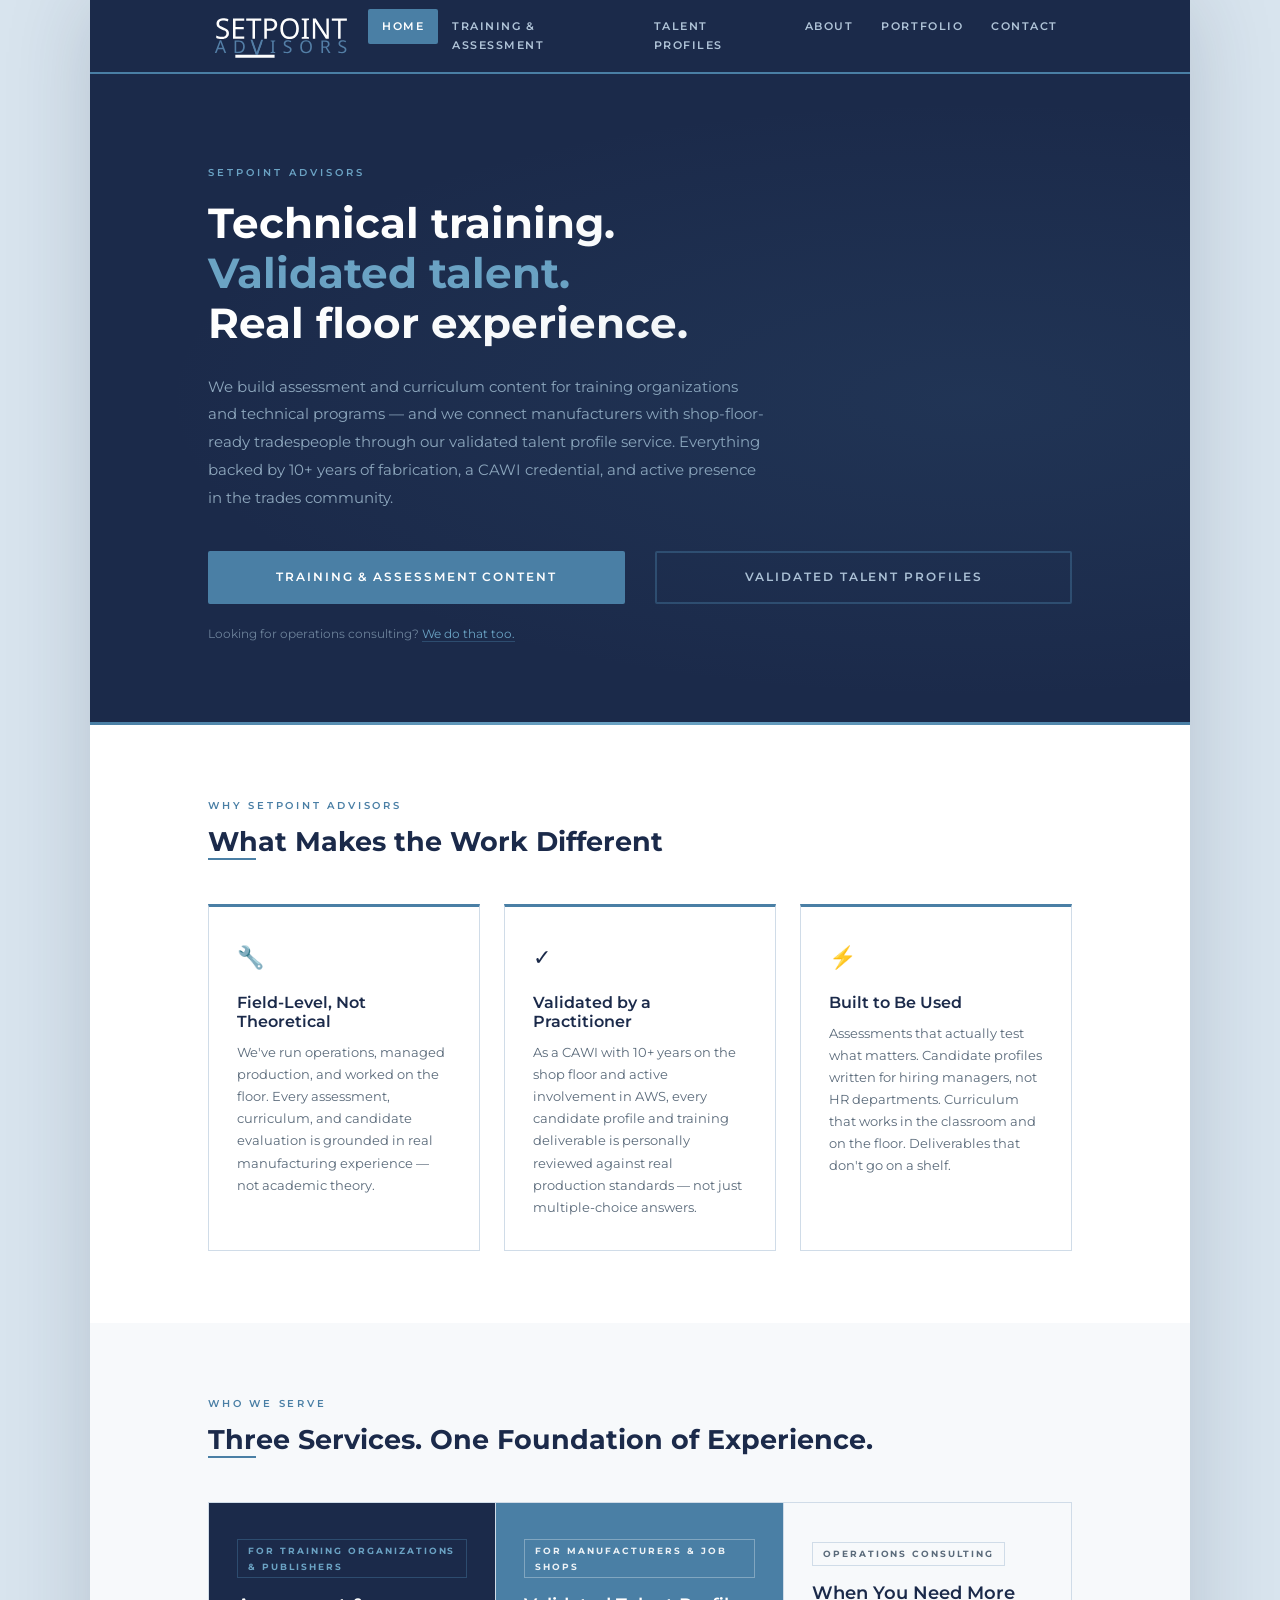
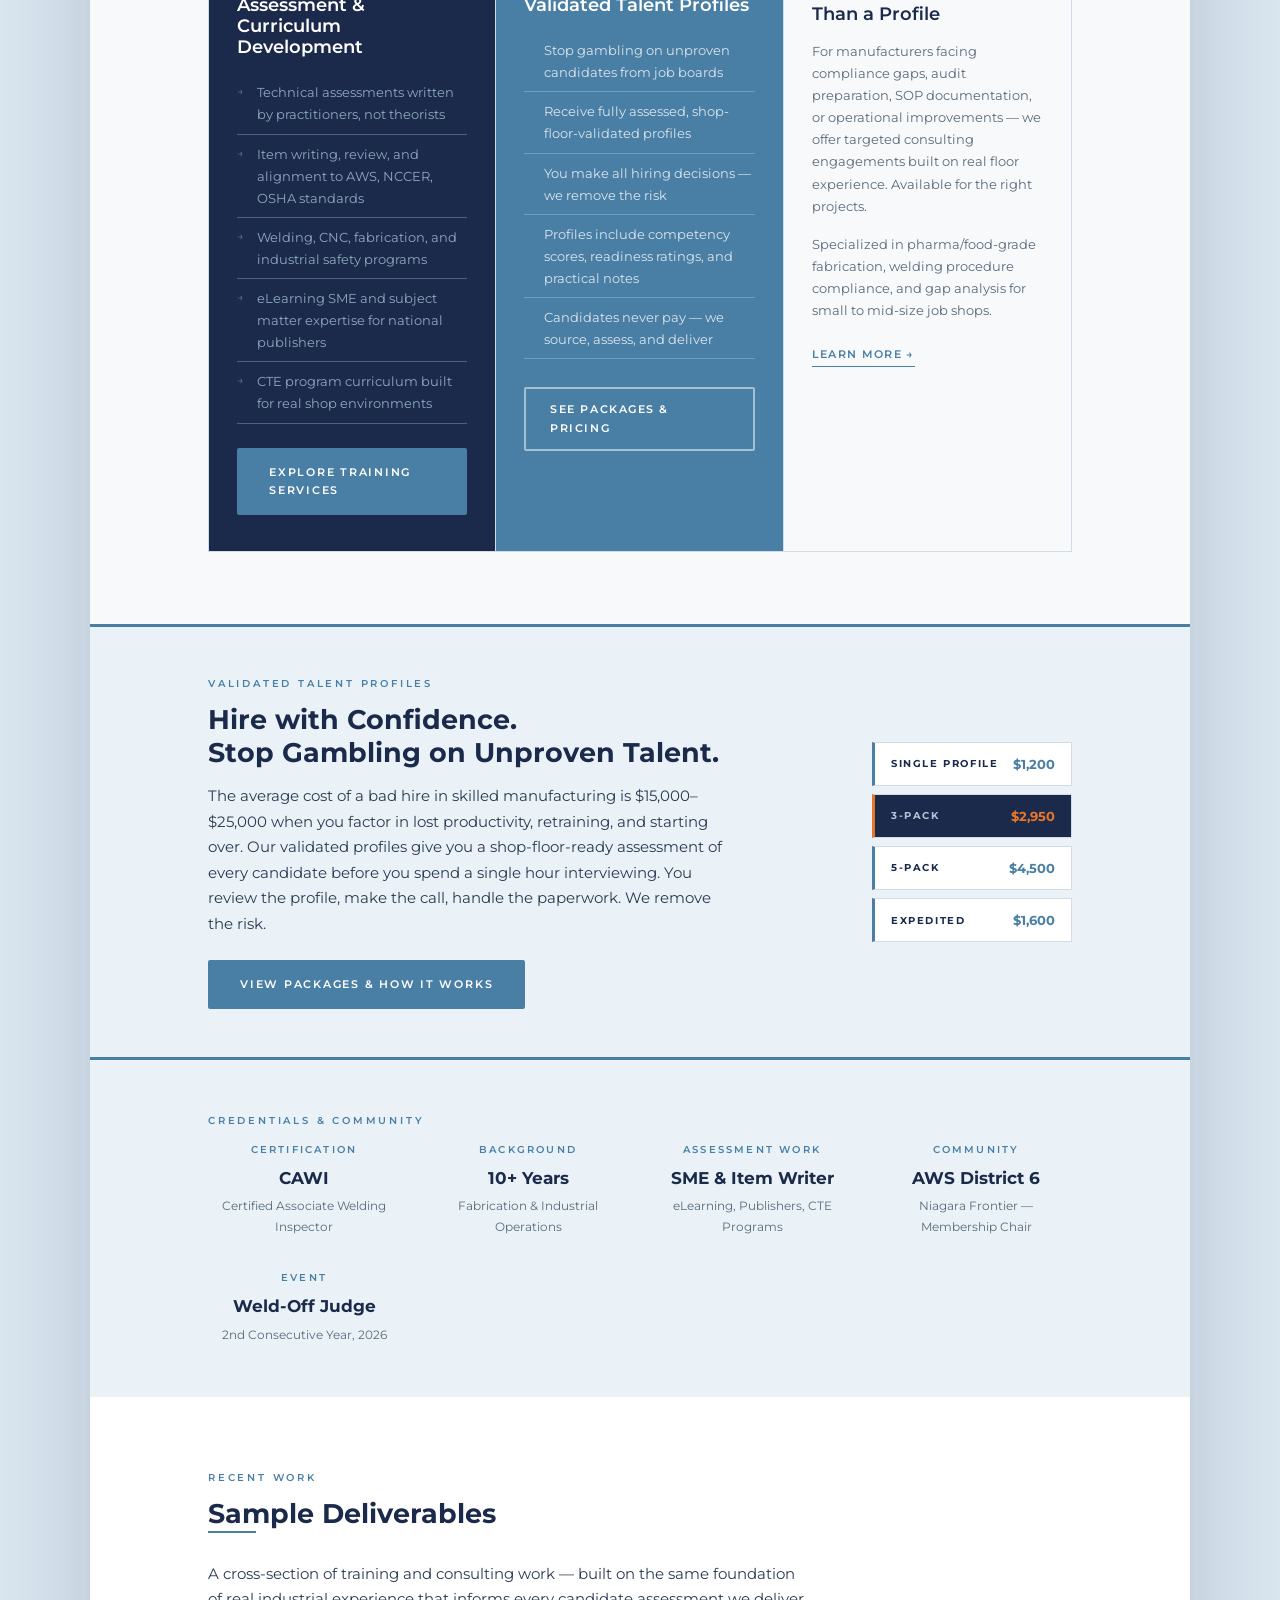
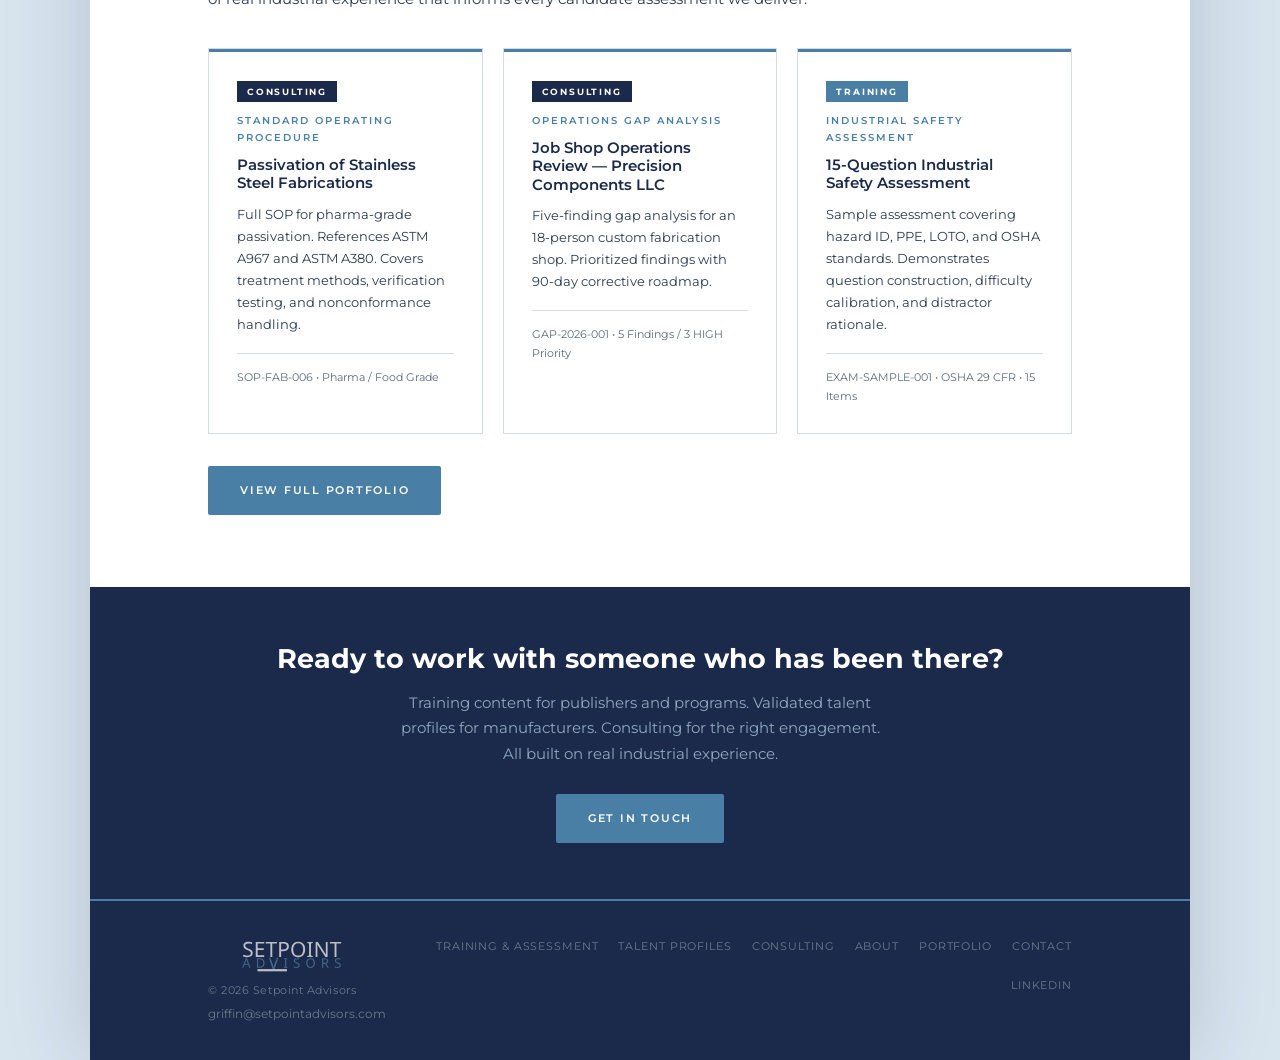
==== commit e48e17b1: "Add files via upload" ====
--- a/index.html
+++ b/index.html
@@ -3,25 +3,138 @@
 <head>
   <meta charset="UTF-8">
   <meta name="viewport" content="width=device-width, initial-scale=1.0">
-  <meta name="description" content="Setpoint Advisors — Industrial operations consulting for manufacturers and assessment development for training organizations. Built on 10+ years of real floor experience.">
-  <meta name="keywords" content="operations consulting, manufacturing compliance, SOP development, welding procedure consulting, gap analysis, training assessment development, eLearning SME, Buffalo NY">
+  <meta name="description" content="Setpoint Advisors — Technical training content, validated talent profiles for skilled trades, and operations consulting. Built on 10+ years of real floor experience.">
+  <meta name="keywords" content="skilled trades recruiting, welding assessment, manufacturing talent profiles, training curriculum development, CTE assessment, AWS, CAWI, Buffalo NY, upstate New York">
   <meta name="author" content="Griffin McGuire, Setpoint Advisors">
-  <title>Setpoint Advisors | Industrial Operations Consulting &amp; Training Development</title>
+  <title>Setpoint Advisors | Skilled Trades Talent &amp; Training</title>
   <link rel="stylesheet" href="/style.css">
+  <style>
+    /* THREE-LANE SERVE SECTION */
+    .serve-three {
+      display: grid;
+      grid-template-columns: repeat(3, 1fr);
+      gap: 0;
+      margin-top: 44px;
+      border: 1px solid var(--border);
+    }
+    .serve-three .serve-panel {
+      padding: 36px 28px;
+      border-right: 1px solid var(--border);
+    }
+    .serve-three .serve-panel:last-child { border-right: none; }
+    .serve-panel.panel-talent {
+      background: var(--steel);
+      color: var(--white);
+    }
+    .serve-panel.panel-talent h3 { color: var(--white); }
+    .serve-panel.panel-talent p { color: rgba(255,255,255,0.8); }
+    .serve-panel.panel-talent ul li { color: rgba(255,255,255,0.8); }
+    .serve-panel.panel-talent .serve-tag {
+      color: rgba(255,255,255,0.9);
+      border-color: rgba(255,255,255,0.3);
+    }
+    .serve-panel.panel-talent .btn-outline-white {
+      display: inline-block;
+      padding: 11px 24px;
+      font-size: 11px; font-weight: 600; letter-spacing: 0.14em;
+      text-transform: uppercase; border-radius: 2px;
+      border: 2px solid rgba(255,255,255,0.5);
+      color: var(--white);
+      transition: all 0.18s;
+      margin-top: 4px;
+    }
+    .serve-panel.panel-talent .btn-outline-white:hover {
+      border-color: var(--white);
+      background: rgba(255,255,255,0.12);
+    }
+    .serve-panel.panel-consulting-sm {
+      background: var(--off-white);
+    }
+    .serve-panel.panel-consulting-sm .serve-tag {
+      color: var(--muted);
+      border-color: var(--border);
+    }
+    .serve-panel.panel-consulting-sm p { font-size: 13px; color: var(--muted); }
+    .serve-panel.panel-consulting-sm .btn-text {
+      font-size: 11px; font-weight: 600; letter-spacing: 0.12em;
+      text-transform: uppercase; color: var(--steel);
+      text-decoration: none; border-bottom: 1px solid var(--steel);
+      padding-bottom: 2px;
+      transition: color 0.18s;
+      display: inline-block;
+      margin-top: 8px;
+    }
+    .serve-panel.panel-consulting-sm .btn-text:hover { color: var(--navy); border-color: var(--navy); }
+
+    /* TALENT HIGHLIGHT STRIP */
+    .talent-strip {
+      background: var(--steel-pale);
+      border-top: 3px solid var(--steel);
+      border-bottom: 3px solid var(--steel);
+      padding: 48px 0;
+    }
+    .talent-strip-inner {
+      display: grid;
+      grid-template-columns: 1fr auto;
+      gap: 48px;
+      align-items: center;
+    }
+    .talent-strip h2 { color: var(--navy); margin-bottom: 12px; }
+    .talent-strip p { color: var(--mid); max-width: 520px; margin-bottom: 0; }
+    .talent-strip .price-badges {
+      display: flex;
+      flex-direction: column;
+      gap: 8px;
+      min-width: 200px;
+    }
+    .price-badge {
+      display: flex;
+      justify-content: space-between;
+      align-items: center;
+      padding: 10px 16px;
+      background: var(--white);
+      border: 1px solid var(--border);
+      border-left: 3px solid var(--steel);
+    }
+    .price-badge .pkg-name {
+      font-size: 10px; font-weight: 700; letter-spacing: 0.16em;
+      text-transform: uppercase; color: var(--navy);
+    }
+    .price-badge .pkg-price {
+      font-size: 13px; font-weight: 700; color: var(--steel);
+    }
+    .price-badge.featured { border-left-color: var(--orange); background: var(--navy); }
+    .price-badge.featured .pkg-name { color: #b0c4d8; }
+    .price-badge.featured .pkg-price { color: var(--orange); }
+
+    /* PILLAR ICON OVERRIDE */
+    .pillar-icon { font-size: 22px; margin-bottom: 16px; }
+
+    @media (max-width: 760px) {
+      .serve-three { grid-template-columns: 1fr; }
+      .serve-three .serve-panel { border-right: none; border-bottom: 1px solid var(--border); }
+      .serve-three .serve-panel:last-child { border-bottom: none; }
+      .talent-strip-inner { grid-template-columns: 1fr; gap: 28px; }
+      .talent-strip .price-badges { flex-direction: row; flex-wrap: wrap; min-width: unset; }
+      .price-badge { flex: 1; min-width: 140px; }
+    }
+  </style>
 </head>
 <body>
 <div class="page-wrap">
 
 <nav>
   <div class="nav-inner">
-    <a class="nav-logo" href="/index.html"><img src="/logo.svg" alt="Setpoint Advisors" style="height:48px;width:auto;display:block;"></a>
+    <a class="nav-logo" href="/index.html">
+      <img src="/logo.svg" alt="Setpoint Advisors" style="height:48px;width:auto;display:block;">
+    </a>
     <button class="nav-toggle" id="navToggle" aria-label="Toggle navigation" aria-expanded="false">
       <span></span><span></span><span></span>
     </button>
     <ul class="nav-links" id="navLinks">
       <li><a href="/index.html" class="active">Home</a></li>
-      <li><a href="/consulting/">Consulting</a></li>
       <li><a href="/training/">Training &amp; Assessment</a></li>
+      <li><a href="/talent.html">Talent Profiles</a></li>
       <li><a href="/about.html">About</a></li>
       <li><a href="/portfolio.html">Portfolio</a></li>
       <li><a href="/contact.html">Contact</a></li>
@@ -33,16 +146,19 @@
 <section class="hero">
   <div class="container">
     <div class="hero-label">Setpoint Advisors</div>
-    <h1>Industrial Operations Consulting<br><span>Built on Real Floor Experience.</span></h1>
-    <p class="hero-body">Guidance for manufacturers on operations &amp; compliance. Technical expertise for training organizations. Both grounded in 10+ years of hands-on fabrication, CAWI certification, and active welding experience.</p>
+    <h1>Technical training.<br><span>Validated talent.</span><br>Real floor experience.</h1>
+    <p class="hero-body">We build assessment and curriculum content for training organizations and technical programs — and we connect manufacturers with shop-floor-ready tradespeople through our validated talent profile service. Everything backed by 10+ years of fabrication, a CAWI credential, and active presence in the trades community.</p>
     <div class="hero-ctas">
-      <a href="/consulting/" class="btn btn-primary">For Manufacturers: Operations &amp; Compliance Consulting</a>
-      <a href="/training/" class="btn btn-outline">For Training Organizations: Assessment &amp; Curriculum Services</a>
-    </div>
-  </div>
-</section>
-
-<!-- WHY SETPOINT ADVISORS -->
+      <a href="/training/" class="btn btn-primary">Training &amp; Assessment Content</a>
+      <a href="/talent.html" class="btn btn-outline">Validated Talent Profiles</a>
+    </div>
+    <p style="margin-top:20px; margin-bottom:0; font-size:12px; color:rgba(144,168,190,0.7);">
+      Looking for operations consulting? <a href="/consulting/" style="color:var(--steel-light); border-bottom: 1px solid rgba(74,127,165,0.4);">We do that too.</a>
+    </p>
+  </div>
+</section>
+
+<!-- WHAT MAKES THE WORK DIFFERENT -->
 <section>
   <div class="container">
     <div class="section-label">Why Setpoint Advisors</div>
@@ -52,52 +168,98 @@
       <div class="pillar">
         <div class="pillar-icon">🔧</div>
         <h3>Field-Level, Not Theoretical</h3>
-        <p>We've run operations, managed production, and worked on the floor. Every recommendation comes from real manufacturing experience, not academic theory. Your procedures will work because we know what actually works.</p>
+        <p>We've run operations, managed production, and worked on the floor. Every assessment, curriculum, and candidate evaluation is grounded in real manufacturing experience — not academic theory.</p>
       </div>
       <div class="pillar">
         <div class="pillar-icon">✓</div>
-        <h3>Deliverables That Get Used</h3>
-        <p>We don't create documents that go on a shelf. SOPs, procedures, assessments, and training materials are written to be understood and used by your team — in plain language, with practical examples.</p>
+        <h3>Validated by a Practitioner</h3>
+        <p>As a CAWI with 10+ years on the shop floor and active involvement in AWS, every candidate profile and training deliverable is personally reviewed against real production standards — not just multiple-choice answers.</p>
       </div>
       <div class="pillar">
         <div class="pillar-icon">⚡</div>
-        <h3>AI-Augmented, Expert-Verified</h3>
-        <p>We leverage modern tools for efficiency and consistency, but every deliverable is reviewed, tested, and verified against real-world manufacturing standards and practices. Technology serves expertise, not the other way around.</p>
-      </div>
-    </div>
-  </div>
-</section>
-
-<!-- WHO WE SERVE -->
+        <h3>Built to Be Used</h3>
+        <p>Assessments that actually test what matters. Candidate profiles written for hiring managers, not HR departments. Curriculum that works in the classroom and on the floor. Deliverables that don't go on a shelf.</p>
+      </div>
+    </div>
+  </div>
+</section>
+
+<!-- WHO WE SERVE — THREE LANES -->
 <section class="alt">
   <div class="container">
     <div class="section-label">Who We Serve</div>
-    <h2>Two Types of Clients. One Foundation of Experience.</h2>
+    <h2>Three Services. One Foundation of Experience.</h2>
     <div class="rule-accent"></div>
-    <div class="serve-split">
+    <div class="serve-three">
+
+      <!-- LANE 1: TRAINING -->
       <div class="serve-panel panel-consulting">
+        <span class="serve-tag">For Training Organizations &amp; Publishers</span>
+        <h3>Assessment &amp; Curriculum Development</h3>
+        <ul>
+          <li>Technical assessments written by practitioners, not theorists</li>
+          <li>Item writing, review, and alignment to AWS, NCCER, OSHA standards</li>
+          <li>Welding, CNC, fabrication, and industrial safety programs</li>
+          <li>eLearning SME and subject matter expertise for national publishers</li>
+          <li>CTE program curriculum built for real shop environments</li>
+        </ul>
+        <a href="/training/" class="btn btn-primary">Explore Training Services</a>
+      </div>
+
+      <!-- LANE 2: TALENT PROFILES -->
+      <div class="serve-panel panel-talent">
         <span class="serve-tag">For Manufacturers &amp; Job Shops</span>
-        <h3>Operations &amp; Compliance Problems We Solve</h3>
+        <h3>Validated Talent Profiles</h3>
         <ul>
-          <li>Need SOPs and documentation that actually reflect your processes</li>
-          <li>Facing customer audits and compliance gaps</li>
-          <li>Want operational improvements without large-firm overhead</li>
-          <li>Need to capture knowledge before key employees leave</li>
-          <li>Require specialized expertise in pharma/food-grade fabrication and welding compliance</li>
+          <li>Stop gambling on unproven candidates from job boards</li>
+          <li>Receive fully assessed, shop-floor-validated profiles</li>
+          <li>You make all hiring decisions — we remove the risk</li>
+          <li>Profiles include competency scores, readiness ratings, and practical notes</li>
+          <li>Candidates never pay — we source, assess, and deliver</li>
         </ul>
-        <a href="/consulting/" class="btn btn-primary">Explore Consulting Services</a>
-      </div>
-      <div class="serve-panel panel-training">
-        <span class="serve-tag">For Training Organizations, Publishers &amp; Platforms</span>
-        <h3>Training &amp; Assessment Problems We Solve</h3>
-        <ul>
-          <li>Need technical accuracy in assessments and curriculum</li>
-          <li>Want content written by practitioners, not theorists</li>
-          <li>Need subject matter experts who understand standards (AWS, NCCER, OSHA)</li>
-          <li>Require item writing, review, and alignment services</li>
-          <li>Building welding, CNC, automation, or industrial skills programs</li>
-        </ul>
-        <a href="/training/" class="btn btn-primary">Explore Training &amp; Assessment Services</a>
+        <a href="/talent.html" class="btn-outline-white">See Packages &amp; Pricing</a>
+      </div>
+
+      <!-- LANE 3: CONSULTING -->
+      <div class="serve-panel panel-consulting-sm">
+        <span class="serve-tag">Operations Consulting</span>
+        <h3>When You Need More Than a Profile</h3>
+        <p>For manufacturers facing compliance gaps, audit preparation, SOP documentation, or operational improvements — we offer targeted consulting engagements built on real floor experience. Available for the right projects.</p>
+        <p style="margin-bottom:16px;">Specialized in pharma/food-grade fabrication, welding procedure compliance, and gap analysis for small to mid-size job shops.</p>
+        <a href="/consulting/" class="btn-text">Learn More →</a>
+      </div>
+
+    </div>
+  </div>
+</section>
+
+<!-- TALENT PROFILE HIGHLIGHT -->
+<section class="talent-strip">
+  <div class="container">
+    <div class="talent-strip-inner">
+      <div>
+        <div class="section-label">Validated Talent Profiles</div>
+        <h2>Hire with Confidence.<br>Stop Gambling on Unproven Talent.</h2>
+        <p style="margin-top:14px;">The average cost of a bad hire in skilled manufacturing is $15,000–$25,000 when you factor in lost productivity, retraining, and starting over. Our validated profiles give you a shop-floor-ready assessment of every candidate before you spend a single hour interviewing. You review the profile, make the call, handle the paperwork. We remove the risk.</p>
+        <a href="/talent.html" class="btn btn-primary" style="margin-top:24px; display:inline-block;">View Packages &amp; How It Works</a>
+      </div>
+      <div class="price-badges">
+        <div class="price-badge">
+          <span class="pkg-name">Single Profile</span>
+          <span class="pkg-price">$1,200</span>
+        </div>
+        <div class="price-badge featured">
+          <span class="pkg-name">3-Pack</span>
+          <span class="pkg-price">$2,950</span>
+        </div>
+        <div class="price-badge">
+          <span class="pkg-name">5-Pack</span>
+          <span class="pkg-price">$4,500</span>
+        </div>
+        <div class="price-badge">
+          <span class="pkg-name">Expedited</span>
+          <span class="pkg-price">$1,600</span>
+        </div>
       </div>
     </div>
   </div>
@@ -108,11 +270,31 @@
   <div class="container">
     <div class="section-label">Credentials &amp; Community</div>
     <div class="cred-grid">
-      <div><div class="cred-label">Certification</div><div class="cred-value">CAWI</div><div class="cred-sub">Certified Associate Welding Inspector</div></div>
-      <div><div class="cred-label">Background</div><div class="cred-value">10+ Years</div><div class="cred-sub">Fabrication &amp; Industrial Operations</div></div>
-      <div><div class="cred-label">Assessment Work</div><div class="cred-value">SME &amp; Item Writer</div><div class="cred-sub">eLearning, Publishers, CTE Programs</div></div>
-      <div><div class="cred-label">Community</div><div class="cred-value">AWS District 6</div><div class="cred-sub">Niagara Frontier — Membership Chair</div></div>
-      <div><div class="cred-label">Event</div><div class="cred-value">Weld-Off Judge</div><div class="cred-sub">2nd Consecutive Year, 2026</div></div>
+      <div>
+        <div class="cred-label">Certification</div>
+        <div class="cred-value">CAWI</div>
+        <div class="cred-sub">Certified Associate Welding Inspector</div>
+      </div>
+      <div>
+        <div class="cred-label">Background</div>
+        <div class="cred-value">10+ Years</div>
+        <div class="cred-sub">Fabrication &amp; Industrial Operations</div>
+      </div>
+      <div>
+        <div class="cred-label">Assessment Work</div>
+        <div class="cred-value">SME &amp; Item Writer</div>
+        <div class="cred-sub">eLearning, Publishers, CTE Programs</div>
+      </div>
+      <div>
+        <div class="cred-label">Community</div>
+        <div class="cred-value">AWS District 6</div>
+        <div class="cred-sub">Niagara Frontier — Membership Chair</div>
+      </div>
+      <div>
+        <div class="cred-label">Event</div>
+        <div class="cred-value">Weld-Off Judge</div>
+        <div class="cred-sub">2nd Consecutive Year, 2026</div>
+      </div>
     </div>
   </div>
 </section>
@@ -123,7 +305,7 @@
     <div class="section-label">Recent Work</div>
     <h2>Sample Deliverables</h2>
     <div class="rule-accent"></div>
-    <p style="max-width:600px;">A mix of consulting and training work — because that's how we operate. Every deliverable is built on the same foundation of real industrial experience.</p>
+    <p style="max-width:600px;">A cross-section of training and consulting work — built on the same foundation of real industrial experience that informs every candidate assessment we deliver.</p>
     <div class="portfolio-preview">
       <div class="portfolio-card">
         <span class="category-badge consulting">Consulting</span>
@@ -157,7 +339,7 @@
 <section class="callout-strip">
   <div class="container">
     <h2>Ready to work with someone who has been there?</h2>
-    <p>Operations consulting for manufacturers. Assessment development for publishers and platforms. Both built on real industrial experience.</p>
+    <p>Training content for publishers and programs. Validated talent profiles for manufacturers. Consulting for the right engagement. All built on real industrial experience.</p>
     <a href="/contact.html" class="btn btn-primary">Get in Touch</a>
   </div>
 </section>
@@ -170,8 +352,9 @@
       <a href="mailto:griffin@setpointadvisors.com" class="footer-email">griffin@setpointadvisors.com</a>
     </div>
     <div class="footer-links">
+      <a href="/training/">Training &amp; Assessment</a>
+      <a href="/talent.html">Talent Profiles</a>
       <a href="/consulting/">Consulting</a>
-      <a href="/training/">Training &amp; Assessment</a>
       <a href="/about.html">About</a>
       <a href="/portfolio.html">Portfolio</a>
       <a href="/contact.html">Contact</a>
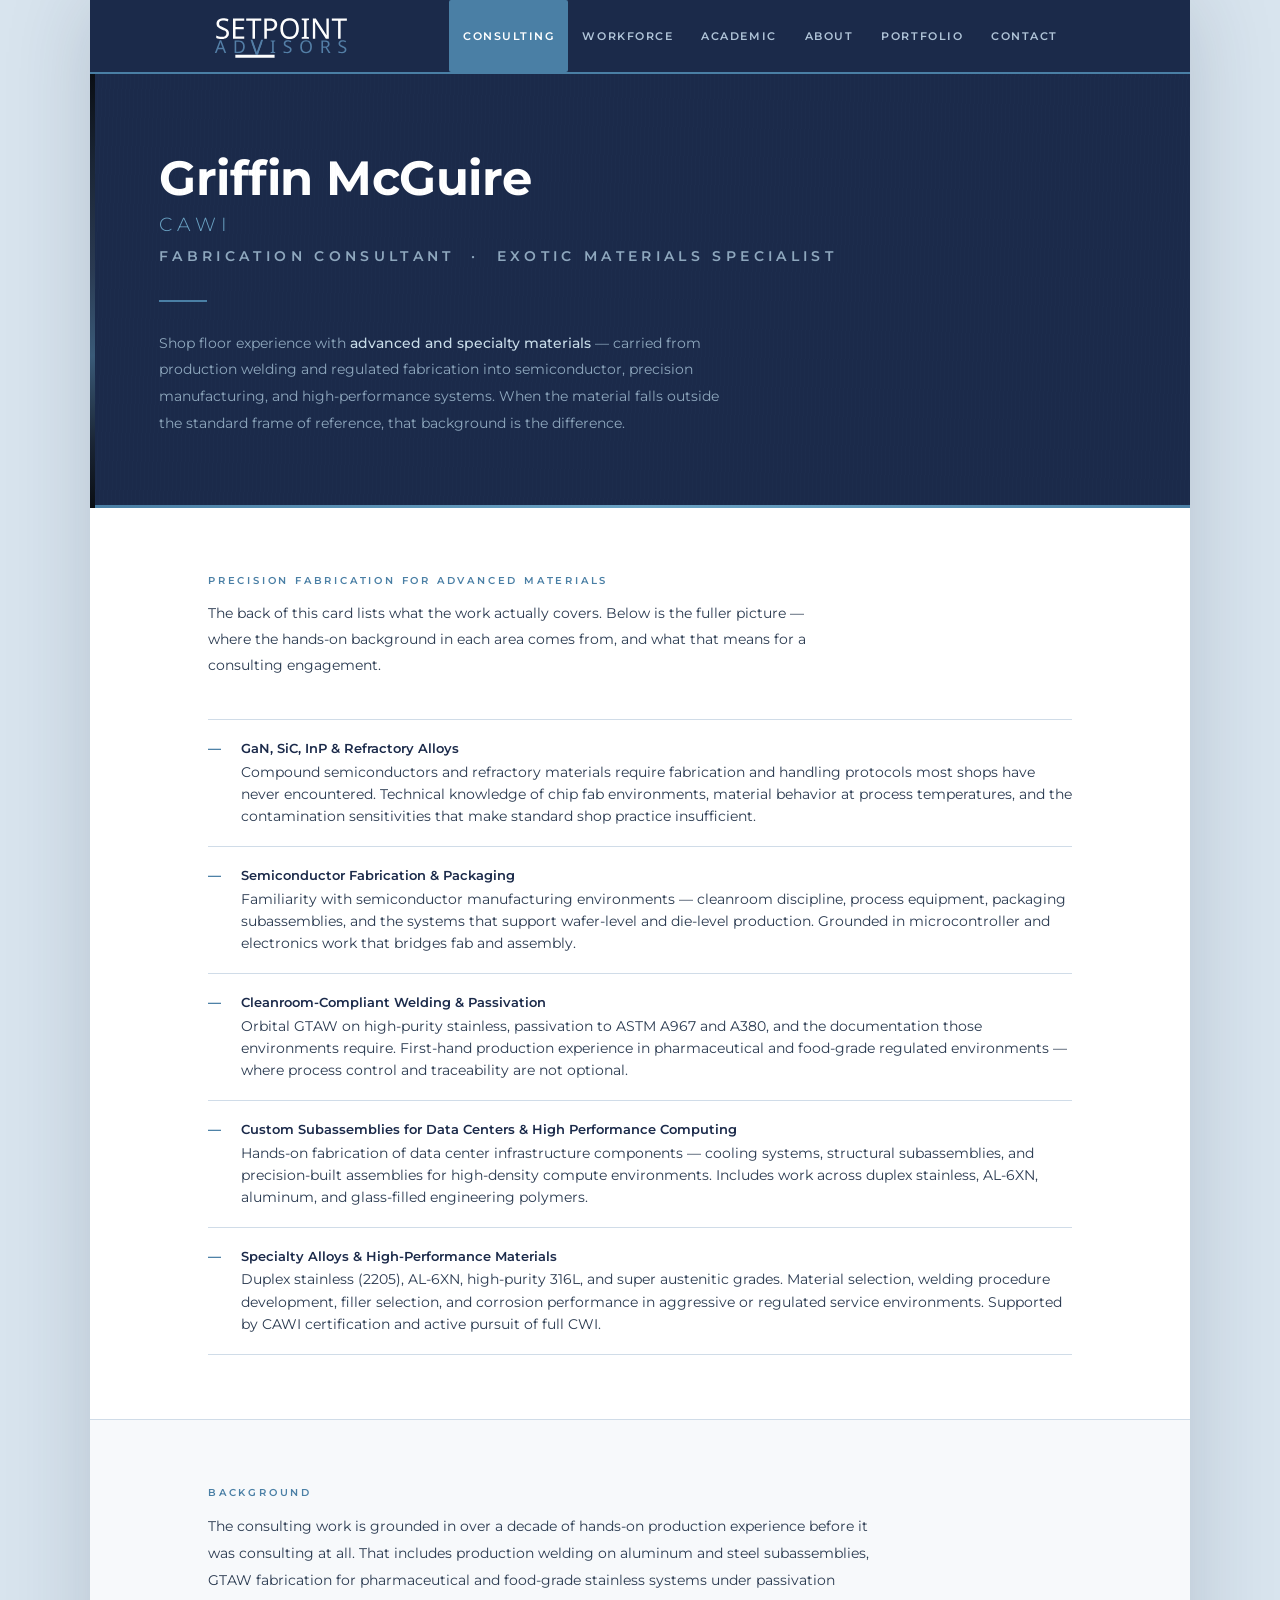
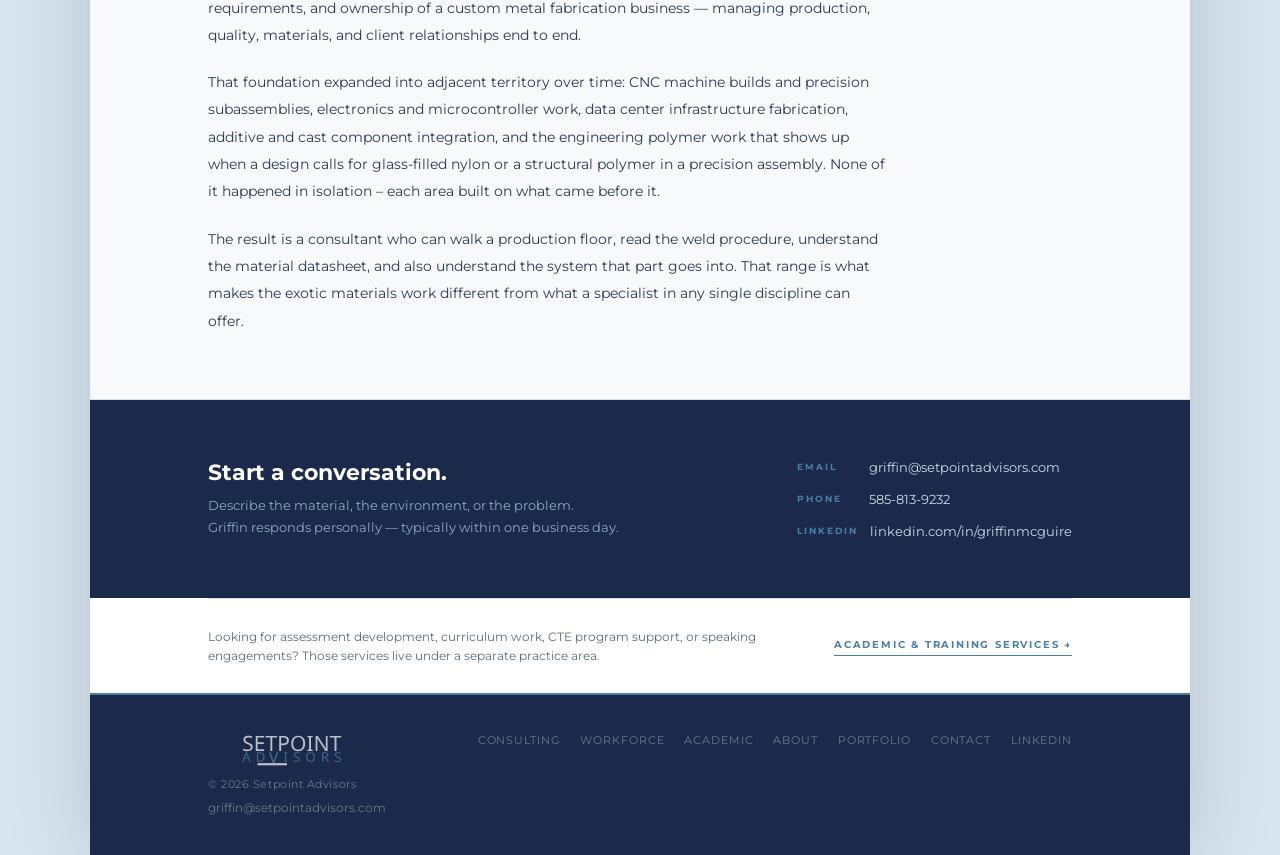
==== commit c7450f55: "Add files via upload" ====
--- a/index.html
+++ b/index.html
@@ -1,122 +1,206 @@
 <!DOCTYPE html>
 <html lang="en">
 <head>
-  <meta charset="UTF-8">
-  <meta name="viewport" content="width=device-width, initial-scale=1.0">
-  <meta name="description" content="Setpoint Advisors — Technical training content, validated talent profiles for skilled trades, and operations consulting. Built on 10+ years of real floor experience.">
-  <meta name="keywords" content="skilled trades recruiting, welding assessment, manufacturing talent profiles, training curriculum development, CTE assessment, AWS, CAWI, Buffalo NY, upstate New York">
+  <meta charset="UTF-8"><meta name="viewport" content="width=device-width, initial-scale=1.0">
+  <meta name="description" content="Griffin McGuire, CAWI — Fabrication Consultant and exotic materials specialist. Semiconductor fabrication, GaN/SiC/InP, duplex stainless, AL-6XN, cleanroom-compliant welding, data center subassemblies. Setpoint Advisors, Western New York.">
+  <meta name="keywords" content="fabrication consultant, exotic materials specialist, semiconductor fabrication, GaN SiC InP, duplex stainless, AL-6XN, orbital welding, cleanroom welding, data center fabrication, CAWI, Griffin McGuire, Setpoint Advisors">
   <meta name="author" content="Griffin McGuire, Setpoint Advisors">
-  <title>Setpoint Advisors | Skilled Trades Talent &amp; Training</title>
+  <title>Griffin McGuire, CAWI — Fabrication Consultant | Setpoint Advisors</title>
   <link rel="stylesheet" href="/style.css">
   <style>
-    /* THREE-LANE SERVE SECTION */
-    .serve-three {
+
+    /* ── HERO ── */
+    .hero-split {
       display: grid;
-      grid-template-columns: repeat(3, 1fr);
-      gap: 0;
-      margin-top: 44px;
-      border: 1px solid var(--border);
-    }
-    .serve-three .serve-panel {
-      padding: 36px 28px;
-      border-right: 1px solid var(--border);
-    }
-    .serve-three .serve-panel:last-child { border-right: none; }
-    .serve-panel.panel-talent {
+      grid-template-columns: 5px 1fr;
+      min-height: 420px;
+    }
+    .hero-bar {
+      background: linear-gradient(180deg,
+        #0a0e14 0%,
+        #1a2535 20%,
+        #2a3a52 45%,
+        #3a5a78 65%,
+        #1a2535 85%,
+        #0a0e14 100%
+      );
+    }
+    .hero-content {
+      background: var(--navy);
+      padding: 80px 64px 72px;
+      position: relative;
+      overflow: hidden;
+    }
+    .hero-content::after {
+      content: '';
+      position: absolute; bottom: 0; left: 0; right: 0; height: 3px;
+      background: linear-gradient(90deg, var(--steel) 0%, var(--steel-light) 50%, var(--steel) 100%);
+    }
+    /* subtle brushed texture overlay */
+    .hero-content::before {
+      content: '';
+      position: absolute; inset: 0;
+      background: repeating-linear-gradient(
+        92deg,
+        transparent 0px,
+        transparent 3px,
+        rgba(74,127,165,0.025) 3px,
+        rgba(74,127,165,0.025) 4px
+      );
+      pointer-events: none;
+    }
+    .hero-name {
+      font-size: clamp(2rem, 4vw, 3rem);
+      font-weight: 700;
+      color: var(--white);
+      letter-spacing: -0.01em;
+      line-height: 1;
+      margin-bottom: 6px;
+    }
+    .hero-cawi {
+      font-size: clamp(1rem, 1.6vw, 1.2rem);
+      font-weight: 300;
+      color: var(--steel-light);
+      letter-spacing: 0.28em;
+      text-transform: uppercase;
+      margin-bottom: 4px;
+    }
+    .hero-title {
+      font-size: clamp(0.75rem, 1.2vw, 0.85rem);
+      font-weight: 600;
+      color: #8fa8be;
+      letter-spacing: 0.32em;
+      text-transform: uppercase;
+      margin-bottom: 32px;
+    }
+    .hero-rule {
+      width: 48px; height: 2px;
       background: var(--steel);
-      color: var(--white);
-    }
-    .serve-panel.panel-talent h3 { color: var(--white); }
-    .serve-panel.panel-talent p { color: rgba(255,255,255,0.8); }
-    .serve-panel.panel-talent ul li { color: rgba(255,255,255,0.8); }
-    .serve-panel.panel-talent .serve-tag {
-      color: rgba(255,255,255,0.9);
-      border-color: rgba(255,255,255,0.3);
-    }
-    .serve-panel.panel-talent .btn-outline-white {
-      display: inline-block;
-      padding: 11px 24px;
-      font-size: 11px; font-weight: 600; letter-spacing: 0.14em;
-      text-transform: uppercase; border-radius: 2px;
-      border: 2px solid rgba(255,255,255,0.5);
-      color: var(--white);
-      transition: all 0.18s;
-      margin-top: 4px;
-    }
-    .serve-panel.panel-talent .btn-outline-white:hover {
-      border-color: var(--white);
-      background: rgba(255,255,255,0.12);
-    }
-    .serve-panel.panel-consulting-sm {
+      margin-bottom: 28px;
+    }
+    .hero-body {
+      font-size: 14px;
+      color: #8fa8be;
+      max-width: 560px;
+      line-height: 1.9;
+      margin-bottom: 0;
+    }
+    .hero-body strong { color: #c8dce8; font-weight: 500; }
+
+    /* ── SPECIALISMS ── */
+    .spec-section { padding: 64px 0; }
+    .spec-lead {
+      font-size: 14px; color: var(--mid);
+      max-width: 620px; line-height: 1.85;
+      margin-bottom: 40px;
+    }
+    .spec-list {
+      list-style: none; padding: 0; margin: 0;
+      border-top: 1px solid var(--border);
+    }
+    .spec-list li {
+      display: flex; align-items: baseline; gap: 20px;
+      padding: 18px 0;
+      border-bottom: 1px solid var(--border);
+      font-size: 14px; color: var(--mid);
+      line-height: 1.6;
+    }
+    .spec-list li::before {
+      content: '—';
+      color: var(--steel);
+      font-weight: 700;
+      flex-shrink: 0;
+      font-size: 13px;
+    }
+    .spec-list strong {
+      color: var(--navy);
+      font-weight: 600;
+      display: block;
+      margin-bottom: 2px;
+      font-size: 13px;
+    }
+
+    /* ── BACKGROUND PROSE ── */
+    .bg-section {
       background: var(--off-white);
-    }
-    .serve-panel.panel-consulting-sm .serve-tag {
-      color: var(--muted);
-      border-color: var(--border);
-    }
-    .serve-panel.panel-consulting-sm p { font-size: 13px; color: var(--muted); }
-    .serve-panel.panel-consulting-sm .btn-text {
-      font-size: 11px; font-weight: 600; letter-spacing: 0.12em;
-      text-transform: uppercase; color: var(--steel);
-      text-decoration: none; border-bottom: 1px solid var(--steel);
-      padding-bottom: 2px;
-      transition: color 0.18s;
-      display: inline-block;
-      margin-top: 8px;
-    }
-    .serve-panel.panel-consulting-sm .btn-text:hover { color: var(--navy); border-color: var(--navy); }
-
-    /* TALENT HIGHLIGHT STRIP */
-    .talent-strip {
-      background: var(--steel-pale);
-      border-top: 3px solid var(--steel);
-      border-bottom: 3px solid var(--steel);
-      padding: 48px 0;
-    }
-    .talent-strip-inner {
-      display: grid;
-      grid-template-columns: 1fr auto;
-      gap: 48px;
-      align-items: center;
-    }
-    .talent-strip h2 { color: var(--navy); margin-bottom: 12px; }
-    .talent-strip p { color: var(--mid); max-width: 520px; margin-bottom: 0; }
-    .talent-strip .price-badges {
-      display: flex;
-      flex-direction: column;
-      gap: 8px;
-      min-width: 200px;
-    }
-    .price-badge {
+      padding: 64px 0;
+      border-top: 1px solid var(--border);
+      border-bottom: 1px solid var(--border);
+    }
+    .bg-prose {
+      max-width: 680px;
+    }
+    .bg-prose p {
+      font-size: 14px;
+      color: var(--mid);
+      line-height: 1.95;
+      margin-bottom: 20px;
+    }
+    .bg-prose p:last-child { margin-bottom: 0; }
+
+    /* ── CONTACT ── */
+    .contact-band {
+      background: var(--navy);
+      padding: 56px 0;
+    }
+    .contact-band-inner {
       display: flex;
       justify-content: space-between;
       align-items: center;
-      padding: 10px 16px;
-      background: var(--white);
-      border: 1px solid var(--border);
-      border-left: 3px solid var(--steel);
-    }
-    .price-badge .pkg-name {
-      font-size: 10px; font-weight: 700; letter-spacing: 0.16em;
-      text-transform: uppercase; color: var(--navy);
-    }
-    .price-badge .pkg-price {
-      font-size: 13px; font-weight: 700; color: var(--steel);
-    }
-    .price-badge.featured { border-left-color: var(--orange); background: var(--navy); }
-    .price-badge.featured .pkg-name { color: #b0c4d8; }
-    .price-badge.featured .pkg-price { color: var(--orange); }
-
-    /* PILLAR ICON OVERRIDE */
-    .pillar-icon { font-size: 22px; margin-bottom: 16px; }
-
-    @media (max-width: 760px) {
-      .serve-three { grid-template-columns: 1fr; }
-      .serve-three .serve-panel { border-right: none; border-bottom: 1px solid var(--border); }
-      .serve-three .serve-panel:last-child { border-bottom: none; }
-      .talent-strip-inner { grid-template-columns: 1fr; gap: 28px; }
-      .talent-strip .price-badges { flex-direction: row; flex-wrap: wrap; min-width: unset; }
-      .price-badge { flex: 1; min-width: 140px; }
+      gap: 32px;
+      flex-wrap: wrap;
+    }
+    .contact-band h2 {
+      color: var(--white);
+      font-size: clamp(1.1rem, 2vw, 1.4rem);
+      margin-bottom: 8px;
+    }
+    .contact-band p {
+      color: #8fa8be;
+      font-size: 13px;
+      margin: 0;
+    }
+    .contact-band-links {
+      display: flex; flex-direction: column; gap: 10px;
+      flex-shrink: 0;
+    }
+    .contact-link-item {
+      display: flex; align-items: center; gap: 12px;
+    }
+    .contact-link-label {
+      font-size: 9px; font-weight: 700; letter-spacing: 0.22em;
+      text-transform: uppercase; color: var(--steel);
+      min-width: 60px;
+    }
+    .contact-link-val {
+      font-size: 13px; color: #c8dce8;
+      text-decoration: none;
+    }
+    .contact-link-val:hover { color: var(--white); }
+
+    /* ── ACADEMIC REDIRECT ── */
+    .academic-line {
+      padding: 28px 0;
+      border-top: 1px solid var(--border);
+      display: flex; align-items: center;
+      justify-content: space-between; gap: 24px;
+      flex-wrap: wrap;
+    }
+    .academic-line p {
+      font-size: 12px; color: var(--muted);
+      margin: 0; max-width: 560px; line-height: 1.6;
+    }
+    .academic-line a {
+      font-size: 10px; font-weight: 700; letter-spacing: 0.18em;
+      text-transform: uppercase; color: var(--steel);
+      text-decoration: none; border-bottom: 1px solid var(--steel);
+      padding-bottom: 2px; white-space: nowrap; flex-shrink: 0;
+    }
+    .academic-line a:hover { color: var(--navy); border-color: var(--navy); }
+
+    @media (max-width: 680px) {
+      .hero-content { padding: 56px 32px 56px; }
+      .contact-band-inner { flex-direction: column; align-items: flex-start; }
     }
   </style>
 </head>
@@ -132,217 +216,119 @@
       <span></span><span></span><span></span>
     </button>
     <ul class="nav-links" id="navLinks">
-      <li><a href="/index.html" class="active">Home</a></li>
-      <li><a href="/training/">Training &amp; Assessment</a></li>
-      <li><a href="/talent.html">Talent Profiles</a></li>
+      <li><a href="/index.html" class="active">Consulting</a></li>
+      <li><a href="/workforce/">Workforce</a></li>
+      <li><a href="/academic/">Academic</a></li>
       <li><a href="/about.html">About</a></li>
       <li><a href="/portfolio.html">Portfolio</a></li>
-      <li><a href="/contact.html">Contact</a></li>
+      <li><a href="#contact">Contact</a></li>
     </ul>
   </div>
 </nav>
 
 <!-- HERO -->
-<section class="hero">
+<div class="hero-split">
+  <div class="hero-bar"></div>
+  <div class="hero-content">
+    <div class="hero-name">Griffin McGuire</div>
+    <div class="hero-cawi">CAWI</div>
+    <div class="hero-title">Fabrication Consultant &nbsp;·&nbsp; Exotic Materials Specialist</div>
+    <div class="hero-rule"></div>
+    <p class="hero-body">
+      Shop floor experience with <strong>advanced and specialty materials</strong> — carried from production welding and regulated fabrication into semiconductor, precision manufacturing, and high-performance systems. When the material falls outside the standard frame of reference, that background is the difference.
+    </p>
+  </div>
+</div>
+
+<!-- SPECIALISMS -->
+<section class="spec-section">
   <div class="container">
-    <div class="hero-label">Setpoint Advisors</div>
-    <h1>Technical training.<br><span>Validated talent.</span><br>Real floor experience.</h1>
-    <p class="hero-body">We build assessment and curriculum content for training organizations and technical programs — and we connect manufacturers with shop-floor-ready tradespeople through our validated talent profile service. Everything backed by 10+ years of fabrication, a CAWI credential, and active presence in the trades community.</p>
-    <div class="hero-ctas">
-      <a href="/training/" class="btn btn-primary">Training &amp; Assessment Content</a>
-      <a href="/talent.html" class="btn btn-outline">Validated Talent Profiles</a>
-    </div>
-    <p style="margin-top:20px; margin-bottom:0; font-size:12px; color:rgba(144,168,190,0.7);">
-      Looking for operations consulting? <a href="/consulting/" style="color:var(--steel-light); border-bottom: 1px solid rgba(74,127,165,0.4);">We do that too.</a>
-    </p>
+
+    <div class="section-label">Precision Fabrication for Advanced Materials</div>
+    <p class="spec-lead">The back of this card lists what the work actually covers. Below is the fuller picture — where the hands-on background in each area comes from, and what that means for a consulting engagement.</p>
+
+    <ul class="spec-list">
+      <li>
+        <div>
+          <strong>GaN, SiC, InP &amp; Refractory Alloys</strong>
+          Compound semiconductors and refractory materials require fabrication and handling protocols most shops have never encountered. Technical knowledge of chip fab environments, material behavior at process temperatures, and the contamination sensitivities that make standard shop practice insufficient.
+        </div>
+      </li>
+      <li>
+        <div>
+          <strong>Semiconductor Fabrication &amp; Packaging</strong>
+          Familiarity with semiconductor manufacturing environments — cleanroom discipline, process equipment, packaging subassemblies, and the systems that support wafer-level and die-level production. Grounded in microcontroller and electronics work that bridges fab and assembly.
+        </div>
+      </li>
+      <li>
+        <div>
+          <strong>Cleanroom-Compliant Welding &amp; Passivation</strong>
+          Orbital GTAW on high-purity stainless, passivation to ASTM A967 and A380, and the documentation those environments require. First-hand production experience in pharmaceutical and food-grade regulated environments — where process control and traceability are not optional.
+        </div>
+      </li>
+      <li>
+        <div>
+          <strong>Custom Subassemblies for Data Centers &amp; High Performance Computing</strong>
+          Hands-on fabrication of data center infrastructure components — cooling systems, structural subassemblies, and precision-built assemblies for high-density compute environments. Includes work across duplex stainless, AL-6XN, aluminum, and glass-filled engineering polymers.
+        </div>
+      </li>
+      <li>
+        <div>
+          <strong>Specialty Alloys &amp; High-Performance Materials</strong>
+          Duplex stainless (2205), AL-6XN, high-purity 316L, and super austenitic grades. Material selection, welding procedure development, filler selection, and corrosion performance in aggressive or regulated service environments. Supported by CAWI certification and active pursuit of full CWI.
+        </div>
+      </li>
+    </ul>
   </div>
 </section>
 
-<!-- WHAT MAKES THE WORK DIFFERENT -->
-<section>
+<!-- BACKGROUND PROSE -->
+<section class="bg-section">
   <div class="container">
-    <div class="section-label">Why Setpoint Advisors</div>
-    <h2>What Makes the Work Different</h2>
-    <div class="rule-accent"></div>
-    <div class="pillars">
-      <div class="pillar">
-        <div class="pillar-icon">🔧</div>
-        <h3>Field-Level, Not Theoretical</h3>
-        <p>We've run operations, managed production, and worked on the floor. Every assessment, curriculum, and candidate evaluation is grounded in real manufacturing experience — not academic theory.</p>
+    <div class="section-label">Background</div>
+    <div class="bg-prose">
+      <p>The consulting work is grounded in over a decade of hands-on production experience before it was consulting at all. That includes production welding on aluminum and steel subassemblies, GTAW fabrication for pharmaceutical and food-grade stainless systems under passivation requirements, and ownership of a custom metal fabrication business — managing production, quality, materials, and client relationships end to end.</p>
+      <p>That foundation expanded into adjacent territory over time: CNC machine builds and precision subassemblies, electronics and microcontroller work, data center infrastructure fabrication, additive and cast component integration, and the engineering polymer work that shows up when a design calls for glass-filled nylon or a structural polymer in a precision assembly. None of it happened in isolation – each area built on what came before it.</p>
+      <p>The result is a consultant who can walk a production floor, read the weld procedure, understand the material datasheet, and also understand the system that part goes into. That range is what makes the exotic materials work different from what a specialist in any single discipline can offer.</p>
+    </div>
+  </div>
+</section>
+
+<!-- CONTACT BAND -->
+<div class="contact-band" id="contact">
+  <div class="container">
+    <div class="contact-band-inner">
+      <div>
+        <h2>Start a conversation.</h2>
+        <p>Describe the material, the environment, or the problem.<br>Griffin responds personally — typically within one business day.</p>
       </div>
-      <div class="pillar">
-        <div class="pillar-icon">✓</div>
-        <h3>Validated by a Practitioner</h3>
-        <p>As a CAWI with 10+ years on the shop floor and active involvement in AWS, every candidate profile and training deliverable is personally reviewed against real production standards — not just multiple-choice answers.</p>
+      <div class="contact-band-links">
+        <div class="contact-link-item">
+          <span class="contact-link-label">Email</span>
+          <a href="mailto:griffin@setpointadvisors.com" class="contact-link-val">griffin@setpointadvisors.com</a>
+        </div>
+        <div class="contact-link-item">
+          <span class="contact-link-label">Phone</span>
+          <a href="tel:5858139232" class="contact-link-val">585-813-9232</a>
+        </div>
+        <div class="contact-link-item">
+          <span class="contact-link-label">LinkedIn</span>
+          <a href="https://www.linkedin.com/in/griffinmcguire/" target="_blank" rel="noopener" class="contact-link-val">linkedin.com/in/griffinmcguire</a>
+        </div>
       </div>
-      <div class="pillar">
-        <div class="pillar-icon">⚡</div>
-        <h3>Built to Be Used</h3>
-        <p>Assessments that actually test what matters. Candidate profiles written for hiring managers, not HR departments. Curriculum that works in the classroom and on the floor. Deliverables that don't go on a shelf.</p>
-      </div>
-    </div>
-  </div>
-</section>
-
-<!-- WHO WE SERVE — THREE LANES -->
-<section class="alt">
+    </div>
+  </div>
+</div>
+
+<!-- ACADEMIC REDIRECT -->
+<div style="background:var(--white);">
   <div class="container">
-    <div class="section-label">Who We Serve</div>
-    <h2>Three Services. One Foundation of Experience.</h2>
-    <div class="rule-accent"></div>
-    <div class="serve-three">
-
-      <!-- LANE 1: TRAINING -->
-      <div class="serve-panel panel-consulting">
-        <span class="serve-tag">For Training Organizations &amp; Publishers</span>
-        <h3>Assessment &amp; Curriculum Development</h3>
-        <ul>
-          <li>Technical assessments written by practitioners, not theorists</li>
-          <li>Item writing, review, and alignment to AWS, NCCER, OSHA standards</li>
-          <li>Welding, CNC, fabrication, and industrial safety programs</li>
-          <li>eLearning SME and subject matter expertise for national publishers</li>
-          <li>CTE program curriculum built for real shop environments</li>
-        </ul>
-        <a href="/training/" class="btn btn-primary">Explore Training Services</a>
-      </div>
-
-      <!-- LANE 2: TALENT PROFILES -->
-      <div class="serve-panel panel-talent">
-        <span class="serve-tag">For Manufacturers &amp; Job Shops</span>
-        <h3>Validated Talent Profiles</h3>
-        <ul>
-          <li>Stop gambling on unproven candidates from job boards</li>
-          <li>Receive fully assessed, shop-floor-validated profiles</li>
-          <li>You make all hiring decisions — we remove the risk</li>
-          <li>Profiles include competency scores, readiness ratings, and practical notes</li>
-          <li>Candidates never pay — we source, assess, and deliver</li>
-        </ul>
-        <a href="/talent.html" class="btn-outline-white">See Packages &amp; Pricing</a>
-      </div>
-
-      <!-- LANE 3: CONSULTING -->
-      <div class="serve-panel panel-consulting-sm">
-        <span class="serve-tag">Operations Consulting</span>
-        <h3>When You Need More Than a Profile</h3>
-        <p>For manufacturers facing compliance gaps, audit preparation, SOP documentation, or operational improvements — we offer targeted consulting engagements built on real floor experience. Available for the right projects.</p>
-        <p style="margin-bottom:16px;">Specialized in pharma/food-grade fabrication, welding procedure compliance, and gap analysis for small to mid-size job shops.</p>
-        <a href="/consulting/" class="btn-text">Learn More →</a>
-      </div>
-
-    </div>
-  </div>
-</section>
-
-<!-- TALENT PROFILE HIGHLIGHT -->
-<section class="talent-strip">
-  <div class="container">
-    <div class="talent-strip-inner">
-      <div>
-        <div class="section-label">Validated Talent Profiles</div>
-        <h2>Hire with Confidence.<br>Stop Gambling on Unproven Talent.</h2>
-        <p style="margin-top:14px;">The average cost of a bad hire in skilled manufacturing is $15,000–$25,000 when you factor in lost productivity, retraining, and starting over. Our validated profiles give you a shop-floor-ready assessment of every candidate before you spend a single hour interviewing. You review the profile, make the call, handle the paperwork. We remove the risk.</p>
-        <a href="/talent.html" class="btn btn-primary" style="margin-top:24px; display:inline-block;">View Packages &amp; How It Works</a>
-      </div>
-      <div class="price-badges">
-        <div class="price-badge">
-          <span class="pkg-name">Single Profile</span>
-          <span class="pkg-price">$1,200</span>
-        </div>
-        <div class="price-badge featured">
-          <span class="pkg-name">3-Pack</span>
-          <span class="pkg-price">$2,950</span>
-        </div>
-        <div class="price-badge">
-          <span class="pkg-name">5-Pack</span>
-          <span class="pkg-price">$4,500</span>
-        </div>
-        <div class="price-badge">
-          <span class="pkg-name">Expedited</span>
-          <span class="pkg-price">$1,600</span>
-        </div>
-      </div>
-    </div>
-  </div>
-</section>
-
-<!-- CREDENTIALS & COMMUNITY -->
-<section class="cred-strip">
-  <div class="container">
-    <div class="section-label">Credentials &amp; Community</div>
-    <div class="cred-grid">
-      <div>
-        <div class="cred-label">Certification</div>
-        <div class="cred-value">CAWI</div>
-        <div class="cred-sub">Certified Associate Welding Inspector</div>
-      </div>
-      <div>
-        <div class="cred-label">Background</div>
-        <div class="cred-value">10+ Years</div>
-        <div class="cred-sub">Fabrication &amp; Industrial Operations</div>
-      </div>
-      <div>
-        <div class="cred-label">Assessment Work</div>
-        <div class="cred-value">SME &amp; Item Writer</div>
-        <div class="cred-sub">eLearning, Publishers, CTE Programs</div>
-      </div>
-      <div>
-        <div class="cred-label">Community</div>
-        <div class="cred-value">AWS District 6</div>
-        <div class="cred-sub">Niagara Frontier — Membership Chair</div>
-      </div>
-      <div>
-        <div class="cred-label">Event</div>
-        <div class="cred-value">Weld-Off Judge</div>
-        <div class="cred-sub">2nd Consecutive Year, 2026</div>
-      </div>
-    </div>
-  </div>
-</section>
-
-<!-- PORTFOLIO PREVIEW -->
-<section>
-  <div class="container">
-    <div class="section-label">Recent Work</div>
-    <h2>Sample Deliverables</h2>
-    <div class="rule-accent"></div>
-    <p style="max-width:600px;">A cross-section of training and consulting work — built on the same foundation of real industrial experience that informs every candidate assessment we deliver.</p>
-    <div class="portfolio-preview">
-      <div class="portfolio-card">
-        <span class="category-badge consulting">Consulting</span>
-        <div class="doc-type">Standard Operating Procedure</div>
-        <h3>Passivation of Stainless Steel Fabrications</h3>
-        <p>Full SOP for pharma-grade passivation. References ASTM A967 and ASTM A380. Covers treatment methods, verification testing, and nonconformance handling.</p>
-        <div class="doc-meta">SOP-FAB-006 &bull; Pharma / Food Grade</div>
-      </div>
-      <div class="portfolio-card">
-        <span class="category-badge consulting">Consulting</span>
-        <div class="doc-type">Operations Gap Analysis</div>
-        <h3>Job Shop Operations Review — Precision Components LLC</h3>
-        <p>Five-finding gap analysis for an 18-person custom fabrication shop. Prioritized findings with 90-day corrective roadmap.</p>
-        <div class="doc-meta">GAP-2026-001 &bull; 5 Findings / 3 HIGH Priority</div>
-      </div>
-      <div class="portfolio-card">
-        <span class="category-badge training">Training</span>
-        <div class="doc-type">Industrial Safety Assessment</div>
-        <h3>15-Question Industrial Safety Assessment</h3>
-        <p>Sample assessment covering hazard ID, PPE, LOTO, and OSHA standards. Demonstrates question construction, difficulty calibration, and distractor rationale.</p>
-        <div class="doc-meta">EXAM-SAMPLE-001 &bull; OSHA 29 CFR &bull; 15 Items</div>
-      </div>
-    </div>
-    <div style="margin-top:32px;">
-      <a href="/portfolio.html" class="btn btn-primary">View Full Portfolio</a>
-    </div>
-  </div>
-</section>
-
-<!-- CALLOUT -->
-<section class="callout-strip">
-  <div class="container">
-    <h2>Ready to work with someone who has been there?</h2>
-    <p>Training content for publishers and programs. Validated talent profiles for manufacturers. Consulting for the right engagement. All built on real industrial experience.</p>
-    <a href="/contact.html" class="btn btn-primary">Get in Touch</a>
-  </div>
-</section>
+    <div class="academic-line">
+      <p>Looking for assessment development, curriculum work, CTE program support, or speaking engagements? Those services live under a separate practice area.</p>
+      <a href="/academic/">Academic &amp; Training Services →</a>
+    </div>
+  </div>
+</div>
 
 <footer>
   <div class="footer-inner">
@@ -352,12 +338,12 @@
       <a href="mailto:griffin@setpointadvisors.com" class="footer-email">griffin@setpointadvisors.com</a>
     </div>
     <div class="footer-links">
-      <a href="/training/">Training &amp; Assessment</a>
-      <a href="/talent.html">Talent Profiles</a>
-      <a href="/consulting/">Consulting</a>
+      <a href="/index.html">Consulting</a>
+      <a href="/workforce/">Workforce</a>
+      <a href="/academic/">Academic</a>
       <a href="/about.html">About</a>
       <a href="/portfolio.html">Portfolio</a>
-      <a href="/contact.html">Contact</a>
+      <a href="#contact">Contact</a>
       <a href="https://www.linkedin.com/in/griffinmcguire/" target="_blank" rel="noopener">LinkedIn</a>
     </div>
   </div>
--- a/style.css
+++ b/style.css
@@ -66,8 +66,10 @@
 .nav-logo img, .nav-logo svg { height: 40px; width: auto; display: block; }
 .nav-links { display: flex; gap: 0; list-style: none; }
 .nav-links a {
-  display: block; padding: 8px 14px; color: #b0c4d8;
+  display: flex; align-items: center; height: 72px;
+  padding: 0 14px; color: #b0c4d8;
   font-size: 11px; font-weight: 600; letter-spacing: 0.14em; text-transform: uppercase;
+  white-space: nowrap;
   border-radius: 2px; transition: background 0.18s, color 0.18s;
 }
 .nav-links a:hover { background: rgba(74,127,165,0.18); color: var(--white); }
